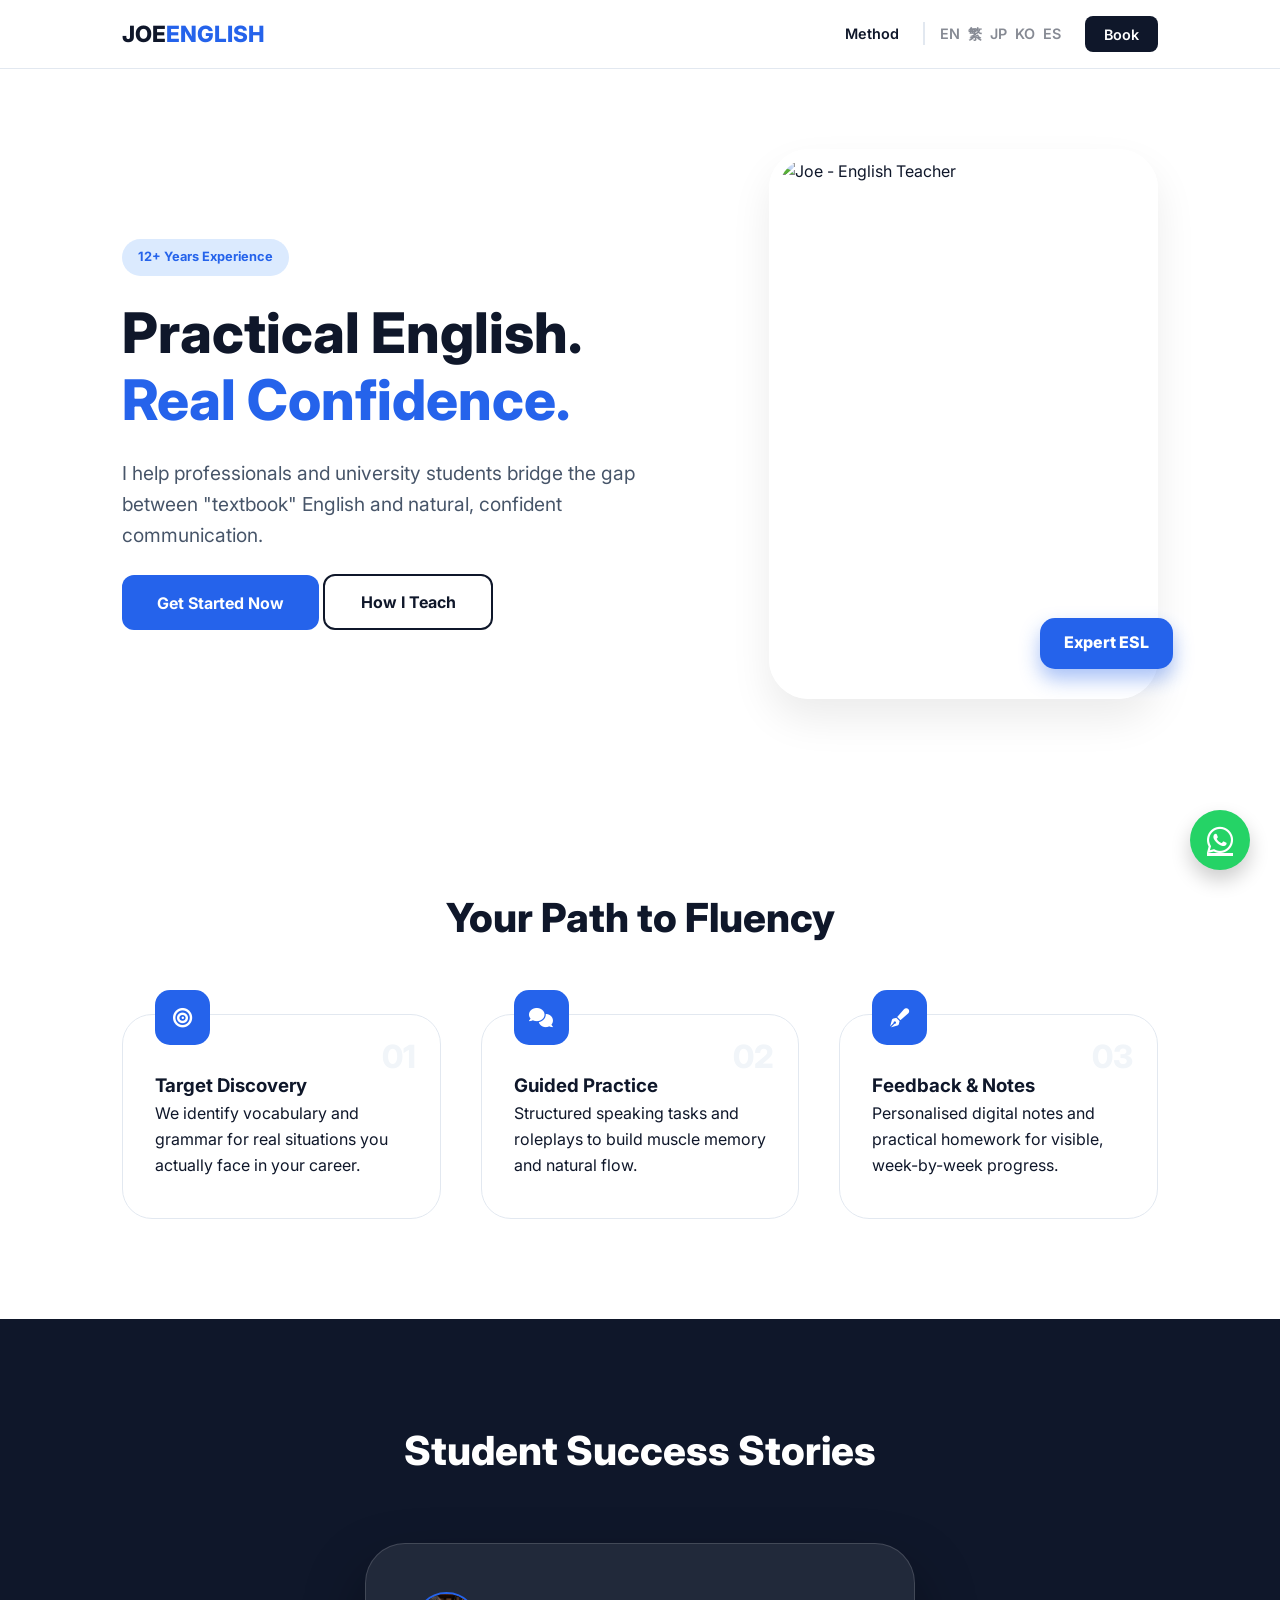
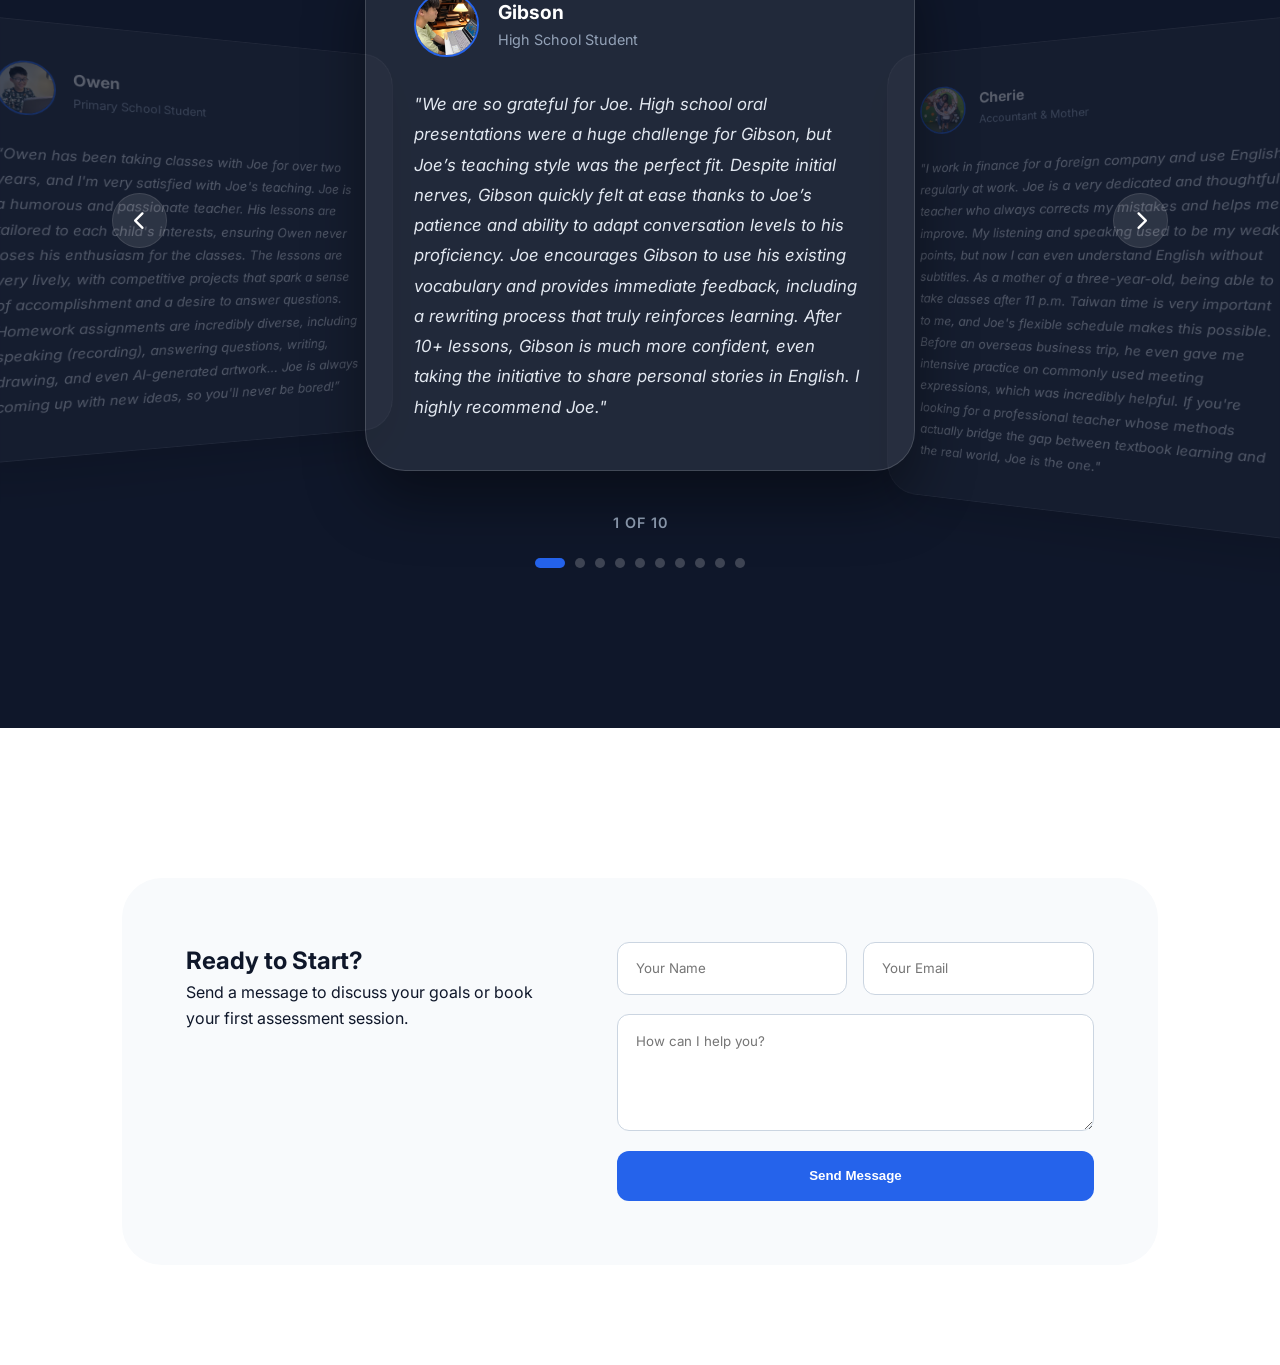
==== index.html @ 766a35a1 "change 10+ to 12+ years of experience" ====
<!DOCTYPE html>
<html lang="en">
<head>
    <meta charset="UTF-8">
    <meta name="viewport" content="width=device-width, initial-scale=1.0">
    <title>Joe English | Professional Coaching</title>
    <link href="https://fonts.googleapis.com/css2?family=Inter:wght@300;400;600;800&display=swap" rel="stylesheet">
    <link rel="stylesheet" href="https://cdnjs.cloudflare.com/ajax/libs/animate.css/4.1.1/animate.min.css"/>
    <link rel="stylesheet" href="https://cdnjs.cloudflare.com/ajax/libs/font-awesome/6.0.0/css/all.min.css">
    <link rel="stylesheet" href="style.css">
</head>
<body>

    <nav class="navbar">
    <div class="container nav-flex">
        <a href="#" class="logo">JOE<span>ENGLISH</span></a>
        <div class="nav-menu">
            <ul class="nav-links">
                <li><a href="#method" class="hide-mobile">Method</a></li>
                <li class="lang-switcher">
                    <a href="javascript:void(0)" onclick="doGTranslate('en')">EN</a>
                    <a href="javascript:void(0)" onclick="doGTranslate('zh-TW')">繁</a>
                    <a href="javascript:void(0)" onclick="doGTranslate('ja')">JP</a>
                    <a href="javascript:void(0)" onclick="doGTranslate('ko')">KO</a>
                    <a href="javascript:void(0)" onclick="doGTranslate('es')">ES</a>
                </li>
                <li><a href="#contact" class="nav-cta">Book</a></li>
            </ul>
        </div>
    </div>
</nav>

    <header class="hero">
        <div class="container hero-grid">
            <div class="hero-content animate__animated animate__fadeInLeft">
                <span class="badge">12+ Years Experience</span>
                <h1>Practical English. <br><span class="accent">Real Confidence.</span></h1>
                <p class="hero-description">I help professionals and university students bridge the gap between "textbook" English and natural, confident communication.</p>
                <div class="hero-btns">
                    <a href="#contact" class="btn-main pulse">Get Started Now</a>
                    <a href="#method" class="btn-outline">How I Teach</a>
                </div>
            </div>
            <div class="hero-image animate__animated animate__fadeInRight">
                <div class="image-frame">
                    <div class="hero-img-wrapper">
                        <img src="joe-profile.jpg" alt="Joe - English Teacher">
                    </div>
                    <div class="floating-badge">Expert ESL</div>
                </div>
            </div>
        </div>
    </header>

    <section id="method" class="section">
        <div class="container">
            <h2 class="section-title">Your Path to Fluency</h2>
            <div class="method-grid">
                <div class="method-card">
                    <div class="method-icon"><i class="fas fa-bullseye"></i></div>
                    <div class="step-num">01</div>
                    <h3>Target Discovery</h3>
                    <p>We identify vocabulary and grammar for real situations you actually face in your career.</p>
                </div>
                <div class="method-card">
                    <div class="method-icon"><i class="fas fa-comments"></i></div>
                    <div class="step-num">02</div>
                    <h3>Guided Practice</h3>
                    <p>Structured speaking tasks and roleplays to build muscle memory and natural flow.</p>
                </div>
                <div class="method-card">
                    <div class="method-icon"><i class="fas fa-pen-fancy"></i></div>
                    <div class="step-num">03</div>
                    <h3>Feedback & Notes</h3>
                    <p>Personalised digital notes and practical homework for visible, week-by-week progress.</p>
                </div>
            </div>
        </div>
    </section>

    <section class="testimonials-orbit">
        <div class="container">
            <h2 class="section-title" style="color: white; margin-bottom: 60px;">Student Success Stories</h2>
            
            <div class="orbit-container" id="orbitContainer">
                <button id="orbitPrev" class="orbit-btn side-btn prev"><i class="fas fa-chevron-left"></i></button>
                <button id="orbitNext" class="orbit-btn side-btn next"><i class="fas fa-chevron-right"></i></button>

                <div class="orbit-track" id="orbitTrack">
                    <div class="t-item">
                        <div class="t-card">
                            <div class="t-header">
                                <img src="gibson-testimonial.jpg" alt="Gibson" class="t-avatar">
                                <div class="t-meta"><span>Gibson</span><small>High School Student</small></div>
                            </div>
                            <p class="t-text">"We are so grateful for Joe. High school oral presentations were a huge challenge for Gibson, but Joe’s teaching style was the perfect fit. Despite initial nerves, Gibson quickly felt at ease thanks to Joe’s patience and ability to adapt conversation levels to his proficiency. Joe encourages Gibson to use his existing vocabulary and provides immediate feedback, including a rewriting process that truly reinforces learning. After 10+ lessons, Gibson is much more confident, even taking the initiative to share personal stories in English. I highly recommend Joe."</p>
                        </div>
                    </div>

                    <div class="t-item">
                        <div class="t-card">
                            <div class="t-header">
                                <img src="cherie-testimonial.jpg" alt="Cherie" class="t-avatar">
                                <div class="t-meta"><span>Cherie</span><small>Accountant & Mother</small></div>
                            </div>
                            <p class="t-text">"I work in finance for a foreign company and use English regularly at work. Joe is a very dedicated and thoughtful teacher who always corrects my mistakes and helps me improve. My listening and speaking used to be my weak points, but now I can even understand English without subtitles. As a mother of a three-year-old, being able to take classes after 11 p.m. Taiwan time is very important to me, and Joe's flexible schedule makes this possible. Before an overseas business trip, he even gave me intensive practice on commonly used meeting expressions, which was incredibly helpful. If you're looking for a professional teacher whose methods actually bridge the gap between textbook learning and the real world, Joe is the one."</p>
                        </div>
                    </div>

                    <div class="t-item">
                        <div class="t-card">
                            <div class="t-header">
                                <img src="arella-testimonial.jpg" alt="Arella" class="t-avatar">
                                <div class="t-meta"><span>Arella</span><small>Salesperson & Mother</small></div>
                            </div>
                            <p class="t-text">"Joe is a fantastic teacher. When I first joined his class, he made me feel like an old friend immediately. I am deeply impressed by his enthusiasm and humor; he is always patient and encourages his students in all areas of life. He is incredibly generous with his time outside of class to help us practice our English. I especially enjoy his teaching style and his British accent. He is one of the most admirable people I have ever met."</p>
                        </div>
                    </div>

                    <div class="t-item">
                        <div class="t-card">
                            <div class="t-header">
                                <img src="alfredo-testimonial.jpg" alt="Alfredo" class="t-avatar">
                                <div class="t-meta"><span>Alfredo</span><small>Software Engineer & Father</small></div>
                            </div>
                            <p class="t-text">“I’m really proud to have an amazing teacher like Joe. Since I started my journey to learn and improve my English where I had different English teachers I haven’t found a good one yet until I met Joe. I had the opportunity to have some classes with him where I felt confident because his methodology help me to feel confidence and comfortable and our classes it was like a good friend’s conversation because he’s a great sense of humor and helps in every aspect or detail that you want to say or transmit in your sentences. Since the first class he focuses to help you to achieve your goals.”</p>
                        </div>
                    </div>

                    <div class="t-item">
                        <div class="t-card">
                            <div class="t-header">
                                <img src="michelle-testimonial.jpg" alt="Michelle" class="t-avatar">
                                <div class="t-meta"><span>Michelle</span><small>Retired Businesswoman & Mother</small></div>
                            </div>
                            <p class="t-text">“I'm very happy to learn English from Joe. I like his English pronunciation and his teaching style very much. He gave me a lot of help when it came to improving my English. He always makes learning intriguing for students. His classes are never dull or boring. Joe's patience and enthusiasm attracted me to continue to learn from him.”</p>
                        </div>
                    </div>

                    <div class="t-item">
                        <div class="t-card">
                            <div class="t-header">
                                <img src="emily-testimonial.jpg" alt="Emily" class="t-avatar">
                                <div class="t-meta"><span>Emily</span><small>Business Owner & Mother</small></div>
                            </div>
                            <p class="t-text">“Joe is a very experienced English teacher who selects appropriate courses based on students' English levels. In China, I learned English in a way that left me speechless, without an English-speaking environment. I couldn't even have a simple conversation and was too timid to speak English. I believe many of you are like me. Joe encourages me and patiently teaches me pronunciation. Even though I'm in China, taking Joe's online English classes provides an English-speaking environment, and I've started to love English.”</p>
                        </div>
                    </div>

                    <div class="t-item">
                        <div class="t-card">
                            <div class="t-header">
                                <img src="angel-testimonial.jpg" alt="Angel" class="t-avatar">
                                <div class="t-meta"><span>Angel</span><small>Nail Salon Owner</small></div>
                            </div>
                            <p class="t-text">“I am very happy to be Joe's student. The teacher is sometimes very humorous in class, and sometimes very strict. He will patiently guide students to learn and think about problems. The teacher's lectures are organized and focused. The explanation of the key knowledge is very clear and easy to understand, which makes it easy for students to understand the knowledge. The passion of the teacher during the lecture will infect us, and the classroom atmosphere is very good. It made my English improve very quickly.”</p>
                        </div>
                    </div>

                    <div class="t-item">
                        <div class="t-card">
                            <div class="t-header">
                                <img src="flavia-testimonial.jpg" alt="Flavia" class="t-avatar">
                                <div class="t-meta"><span>Flavia</span><small>Teacher</small></div>
                            </div>
                            <p class="t-text">“He's patient, encouraging and he made me feel like I could easily achieve my goals. He believes in his students’ abilities, that is a major confidence booster for anyone! He helps with any fears you may have, and provides a safe environment to practice the language. He's clear in his explanations and gives you many examples so you can understand better. Plus, his lessons are always fun and absorbing, so you can learn in a playful way as well. He’s an excellent teacher, and most importantly, a great person to learn from.”</p>
                        </div>
                    </div>

                    <div class="t-item">
                        <div class="t-card">
                            <div class="t-header">
                                <img src="madya-testimonial.jpg" alt="Madya" class="t-avatar">
                                <div class="t-meta"><span>Madya</span><small>University Student</small></div>
                            </div>
                            <p class="t-text">“He's patient, encouraging and he made me feel like I could easily achieve my goals. He believes in his students’ abilities, that is a major confidence booster for anyone! He helps with any fears you may have, and provides a safe environment to practice the language. He's clear in his explanations and gives you many examples so you can understand better. Plus, his lessons are always fun and absorbing, so you can learn in a playful way as well. He’s an excellent teacher, and most importantly, a great person to learn from.”</p>
                        </div>
                    </div>

                    <div class="t-item">
                        <div class="t-card">
                            <div class="t-header">
                                <img src="owen-testimonial.jpg" alt="Owen" class="t-avatar">
                                <div class="t-meta"><span>Owen</span><small>Primary School Student</small></div>
                            </div>
                            <p class="t-text">“Owen has been taking classes with Joe for over two years, and I'm very satisfied with Joe's teaching. Joe is a humorous and passionate teacher. His lessons are tailored to each child's interests, ensuring Owen never loses his enthusiasm for the classes. The lessons are very lively, with competitive projects that spark a sense of accomplishment and a desire to answer questions. Homework assignments are incredibly diverse, including speaking (recording), answering questions, writing, drawing, and even AI-generated artwork... Joe is always coming up with new ideas, so you'll never be bored!”</p>
                        </div>
                    </div>

                </div> 

                <div class="orbit-controls">
                    <div id="orbitCounter" class="orbit-counter">1 of 10</div>
                    <div class="orbit-dots" id="orbitDots"></div>
                </div>
            </div>
        </div>
    </section>

    <section id="contact" class="section">
        <div class="container">
            <div class="contact-wrapper">
                <div class="contact-info">
                    <h2>Ready to Start?</h2>
                    <p>Send a message to discuss your goals or book your first assessment session.</p>
                </div>
                <form id="contactForm" class="contact-form">
                    <div class="form-row">
                        <input type="text" placeholder="Your Name" required>
                        <input type="email" placeholder="Your Email" required>
                    </div>
                    <textarea placeholder="How can I help you?" rows="5" required></textarea>
                    <button type="submit" class="btn-main">Send Message</button>
                </form>
            </div>
        </div>
    </section>

    <a href="https://wa.me/+51940780086" class="whatsapp-float pulse" target="_blank">
        <i class="fab fa-whatsapp"></i>
    </a>

    <div id="google_translate_element" style="display:none;"></div>

    <script type="text/javascript">
        function googleTranslateElementInit() {
            new google.translate.TranslateElement({
                pageLanguage: 'en',
                includedLanguages: 'en,es,zh-TW,ja,ko',
                autoDisplay: false
            }, 'google_translate_element');
        }
        function doGTranslate(lang) {
            var teCombo = document.querySelector('.goog-te-combo');
            if (teCombo) {
                teCombo.value = lang;
                teCombo.dispatchEvent(new Event('change'));
            }
        }
    </script>
    <script type="text/javascript" src="https://translate.google.com/translate_a/element.js?cb=googleTranslateElementInit"></script>
    <script src="script.js"></script>
</body>
</html>
---- style.css ----
:root {
    --navy: #0f172a;
    --royal: #2563eb;
    --white: #ffffff;
    --bg-light: #f8fafc;
    --shadow: 0 20px 40px rgba(0, 0, 0, 0.08);
}

* { margin: 0; padding: 0; box-sizing: border-box; scroll-behavior: smooth; }
body { font-family: 'Inter', sans-serif; color: var(--navy); line-height: 1.6; top: 0 !important; }
.container { max-width: 1100px; margin: 0 auto; padding: 0 2rem; }

/* Navbar */
.navbar { padding: 1rem 0; background: var(--white); border-bottom: 1px solid #e2e8f0; position: sticky; top: 0; z-index: 1000; }
.nav-flex { display: flex; justify-content: space-between; align-items: center; }
.logo { font-weight: 800; font-size: 1.4rem; color: var(--navy); text-decoration: none; }
.logo span { color: var(--royal); }
.nav-links { display: flex; list-style: none; gap: 1.5rem; align-items: center; }
.nav-links a { text-decoration: none; color: var(--navy); font-weight: 600; font-size: 0.9rem; }
.nav-cta { background: var(--navy); color: white !important; padding: 0.6rem 1.2rem; border-radius: 8px; }

.lang-switcher { display: flex; gap: 8px; font-size: 0.75rem; font-weight: 800; border-left: 2px solid #e2e8f0; padding-left: 15px; }
.lang-switcher a { opacity: 0.5; color: var(--navy); text-decoration: none; cursor: pointer; }
.lang-switcher a:hover { opacity: 1; color: var(--royal); }

/* Hero */
.hero { padding: 80px 0; }
.hero-grid { display: grid; grid-template-columns: 1.2fr 0.8fr; gap: 4rem; align-items: center; }
.hero h1 { font-size: 3.5rem; line-height: 1.2; font-weight: 800; margin-bottom: 1.5rem; }
.hero-description { font-size: 1.2rem; margin-bottom: 2.5rem; color: #475569; }
.accent { color: var(--royal); }
.badge { background: #dbeafe; color: var(--royal); padding: 0.5rem 1rem; border-radius: 50px; font-weight: 700; font-size: 0.8rem; display: inline-block; margin-bottom: 1.5rem; }

.image-frame { position: relative; display: inline-block; max-width: 450px; width: 100%; }
.hero-img-wrapper { 
    width: 100%; 
    height: 550px; 
    border-radius: 40px; 
    overflow: hidden; 
    border: 10px solid white; 
    box-shadow: var(--shadow); 
}
.hero-img-wrapper img { width: 100%; height: 100%; object-fit: cover; object-position: center top; display: block; }
.floating-badge { position: absolute; bottom: 30px; right: -15px; background: var(--royal); color: white; padding: 0.8rem 1.5rem; border-radius: 15px; font-weight: 800; box-shadow: 0 10px 20px rgba(37, 99, 235, 0.4); z-index: 10; }

/* Method Section */
.section { padding: 100px 0; }
.section-title { text-align: center; font-size: 2.5rem; margin-bottom: 4rem; font-weight: 800; }
.method-grid { display: grid; grid-template-columns: repeat(3, 1fr); gap: 2.5rem; }
.method-card { background: white; padding: 3.5rem 2rem 2.5rem; border-radius: 30px; border: 1px solid #e2e8f0; position: relative; transition: 0.4s; }
.method-card:hover { transform: translateY(-12px); border-color: var(--royal); box-shadow: var(--shadow); }
.method-icon { width: 55px; height: 55px; background: var(--royal); color: white; border-radius: 15px; display: flex; align-items: center; justify-content: center; position: absolute; top: -25px; left: 2rem; font-size: 1.2rem; }
.step-num { position: absolute; top: 1rem; right: 1.5rem; font-size: 2rem; font-weight: 800; color: #f1f5f9; }

/* Testimonials Orbit */
.testimonials-orbit { 
    background: var(--navy); 
    padding: 100px 0 160px 0; 
    color: white; 
    overflow: hidden;
}

.orbit-container { 
    position: relative; 
    width: 100%; 
    max-width: 1100px;
    margin: 0 auto;
    perspective: 1200px; 
    display: flex; 
    flex-direction: column;
    align-items: center; 
    cursor: grab;
    user-select: none;
}
.orbit-container:active { cursor: grabbing; }

.orbit-track { 
    position: relative; 
    width: 100%; 
    display: flex;
    justify-content: center;
    transform-style: preserve-3d; 
    min-height: 520px; 
}

.t-item { 
    position: absolute; 
    width: 550px; 
    transition: all 0.6s cubic-bezier(0.4, 0, 0.2, 1); 
    opacity: 0; 
    visibility: hidden;
    pointer-events: none; 
    z-index: 1;
    top: 0;
}

.t-item.active { 
    position: relative; 
    opacity: 1; 
    visibility: visible;
    transform: translate3d(0, 0, 0) scale(1); 
    z-index: 10; 
    pointer-events: auto; 
}

.t-item.prev { 
    opacity: 0.3; 
    visibility: visible;
    transform: translate3d(-105%, 30px, -350px) rotateY(35deg); 
    z-index: 5; 
}

.t-item.next { 
    opacity: 0.3; 
    visibility: visible;
    transform: translate3d(105%, 30px, -350px) rotateY(-35deg); 
    z-index: 5; 
}

.t-card { 
    background: rgba(255, 255, 255, 0.08); 
    backdrop-filter: blur(12px); 
    padding: 3rem; 
    border-radius: 40px; 
    border: 1px solid rgba(255, 255, 255, 0.15); 
    box-shadow: 0 30px 60px rgba(0, 0, 0, 0.4);
    width: 100%;
    min-height: 480px; 
    display: flex;
    flex-direction: column;
}

.t-header { display: flex; align-items: center; gap: 1.2rem; margin-bottom: 2rem; }
.t-avatar { width: 65px; height: 65px; border-radius: 50%; border: 2px solid var(--royal); object-fit: cover; }
.t-meta span { display: block; font-weight: 700; color: white; font-size: 1.2rem; }
.t-meta small { color: #94a3b8; font-size: 0.9rem; }

.t-text { 
    font-style: italic; 
    color: #e2e8f0; 
    line-height: 1.8; 
    font-size: 1.05rem; 
    position: relative;
}

.read-more-btn {
    display: block;
    color: var(--royal);
    cursor: pointer;
    font-weight: 700;
    margin-top: 10px;
    font-size: 0.9rem;
    text-transform: uppercase;
    transition: 0.3s;
}

.read-more-btn:hover { color: white; text-decoration: underline; }

/* Controls & Side Arrows */
.orbit-btn { 
    background: rgba(255, 255, 255, 0.1); 
    border: 1px solid rgba(255, 255, 255, 0.1);
    color: white; 
    width: 55px; height: 55px; 
    border-radius: 50%; cursor: pointer; 
    transition: 0.3s; font-size: 1.2rem;
    display: flex;
    align-items: center;
    justify-content: center;
}

.orbit-btn.side-btn {
    position: absolute;
    top: 40%;
    z-index: 100;
}

.orbit-btn.side-btn.prev { left: -10px; }
.orbit-btn.side-btn.next { right: -10px; }
.orbit-btn:hover { background: var(--royal); transform: scale(1.1); }

.orbit-controls { margin-top: 40px; display: flex; flex-direction: column; align-items: center; gap: 1.5rem; }
.orbit-counter { font-size: 0.9rem; font-weight: 600; color: #94a3b8; letter-spacing: 1px; text-transform: uppercase; }
.orbit-dots { display: flex; gap: 10px; }
.dot { width: 10px; height: 10px; background: rgba(255, 255, 255, 0.2); border-radius: 50%; cursor: pointer; transition: 0.3s; }
.dot.active { background: var(--royal); width: 30px; border-radius: 10px; }

/* Contact Section */
.contact-wrapper { background: var(--bg-light); padding: 4rem; border-radius: 40px; display: grid; grid-template-columns: 1fr 1.3fr; gap: 4rem; margin-top: 50px; }
.contact-form { display: flex; flex-direction: column; gap: 1.2rem; }
.form-row { display: grid; grid-template-columns: 1fr 1fr; gap: 1rem; }
.contact-form input, .contact-form textarea { width: 100%; padding: 1.1rem; border: 1px solid #cbd5e1; border-radius: 12px; font-family: inherit; }
.btn-main { background: var(--royal); color: white; padding: 1.1rem 2.2rem; border-radius: 12px; text-decoration: none; font-weight: 700; border: none; cursor: pointer; transition: 0.3s; }
.btn-outline { border: 2px solid var(--navy); color: var(--navy); padding: 1rem 2.2rem; border-radius: 12px; text-decoration: none; font-weight: 700; transition: 0.3s; }
.whatsapp-float { position: fixed; bottom: 30px; right: 30px; background: #25d366; color: white !important; width: 60px; height: 60px; border-radius: 50%; display: flex; align-items: center; justify-content: center; font-size: 30px; z-index: 2000; box-shadow: 0 10px 20px rgba(0,0,0,0.2); }

@media (max-width: 992px) {
    .hero-grid, .method-grid, .contact-wrapper, .form-row { grid-template-columns: 1fr; }
    .hero { text-align: center; }
    .hero-btns { justify-content: center; }
    .t-item { width: 90%; }
    .orbit-btn.side-btn { display: none; }
}
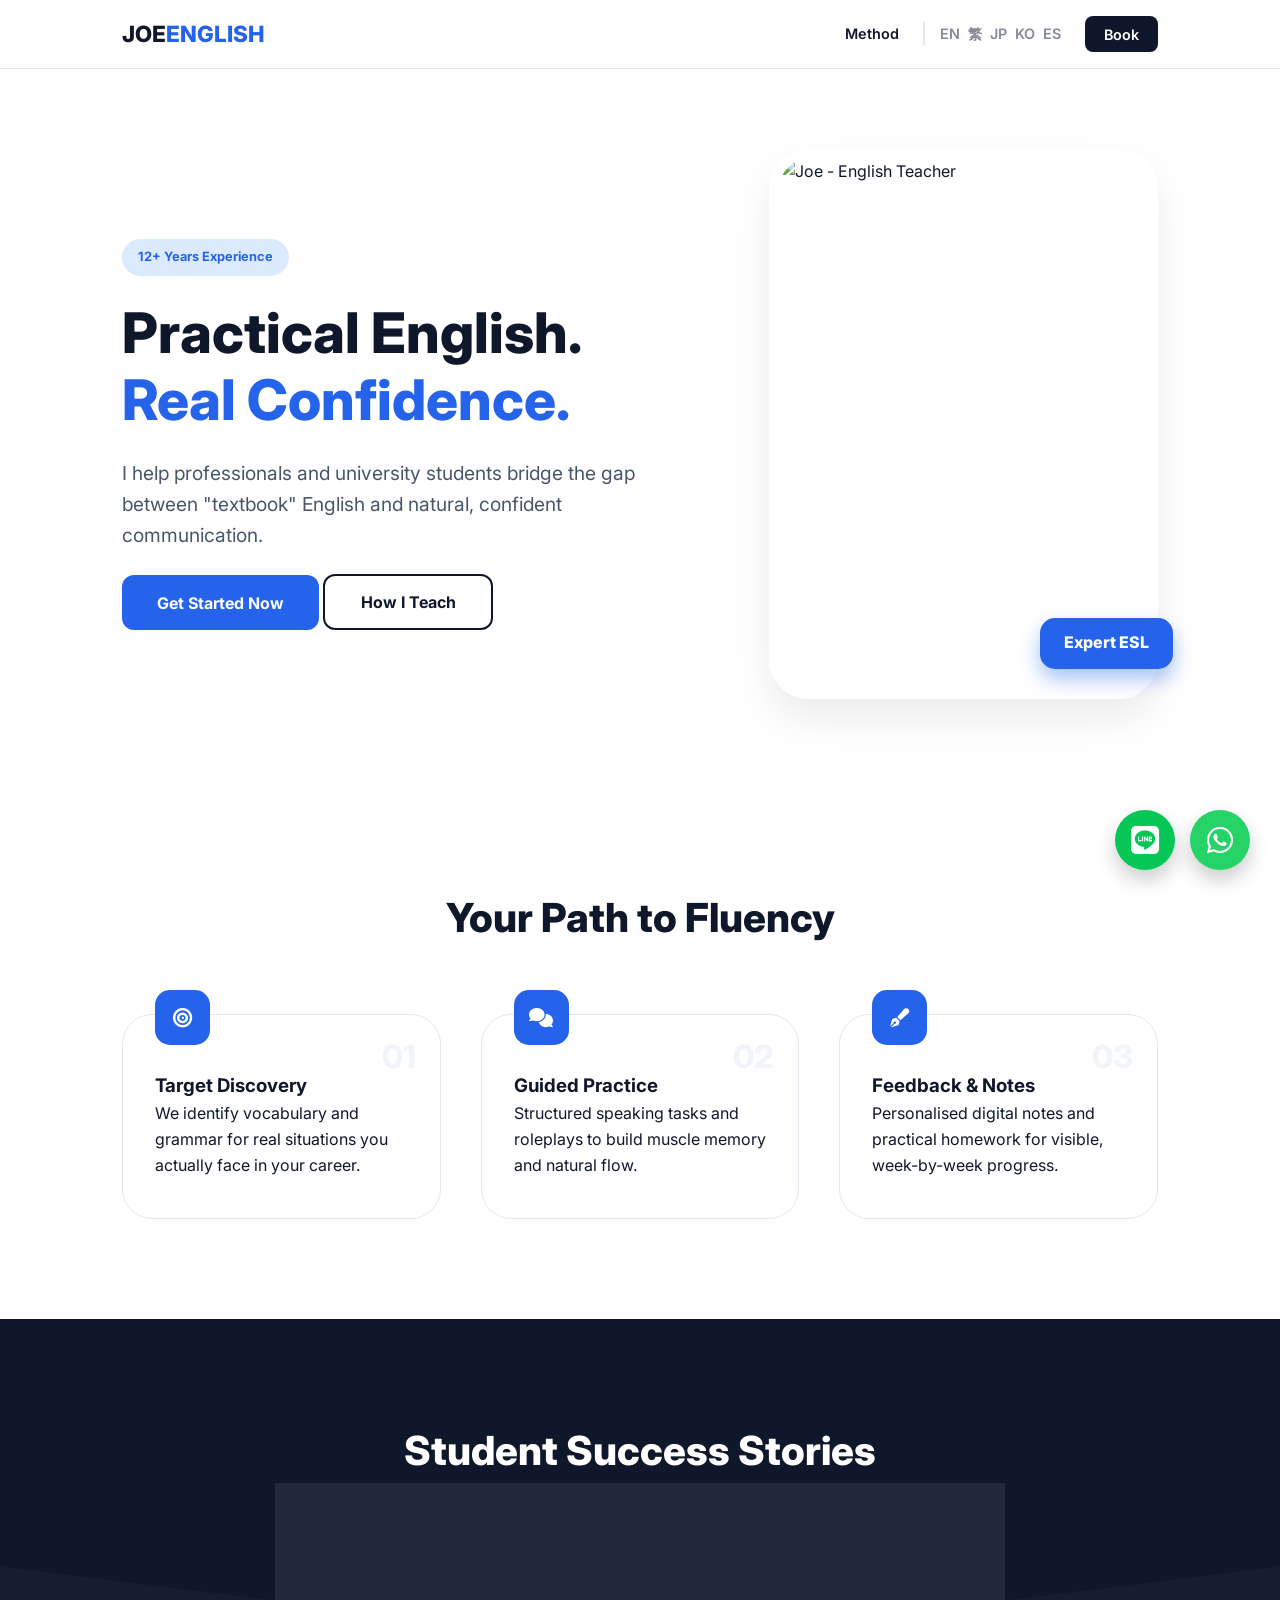
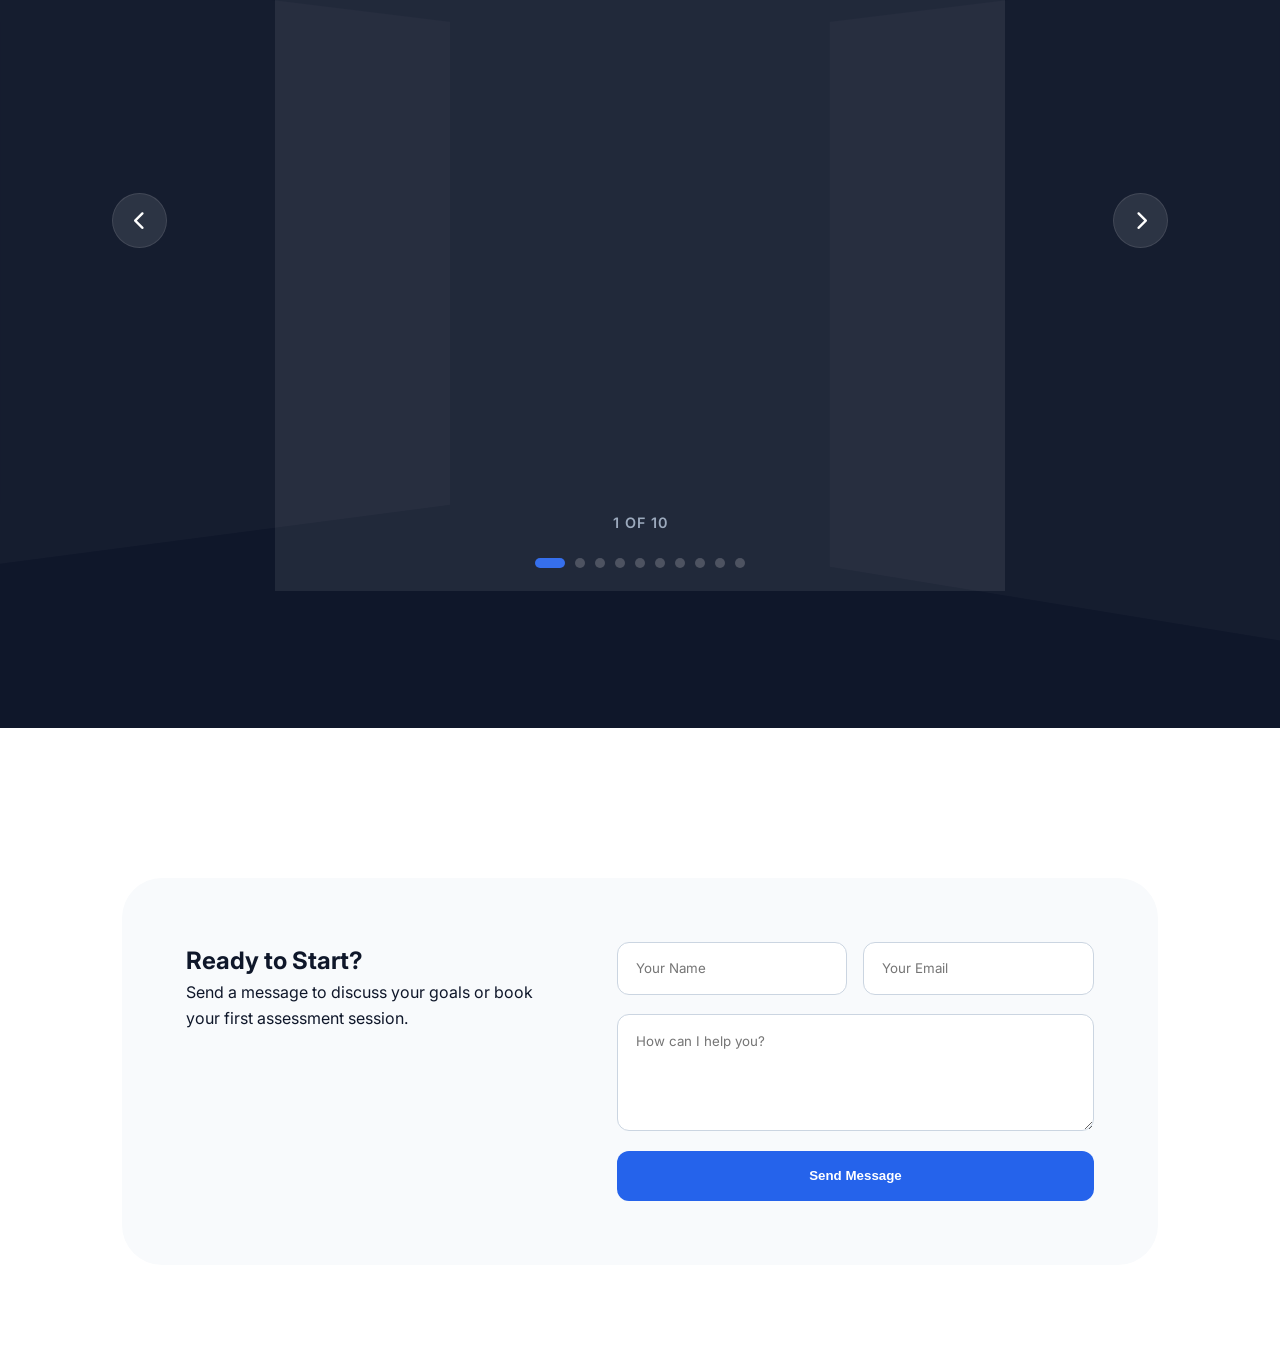
==== commit f6de1cb1: "some changes" ====
--- a/index.html
+++ b/index.html
@@ -204,14 +204,14 @@
                     <h2>Ready to Start?</h2>
                     <p>Send a message to discuss your goals or book your first assessment session.</p>
                 </div>
-                <form id="contactForm" class="contact-form">
+                <form action="https://formspree.io/f/jwhmilne@gmail.com" method="POST" id="contactForm" class="contact-form">
                     <div class="form-row">
-                        <input type="text" placeholder="Your Name" required>
-                        <input type="email" placeholder="Your Email" required>
-                    </div>
-                    <textarea placeholder="How can I help you?" rows="5" required></textarea>
-                    <button type="submit" class="btn-main">Send Message</button>
-                </form>
+                        <input type="text" name="name" placeholder="Your Name" required>
+                        <input type="email" name="email" placeholder="Your Email" required>
+                    </div>
+                <textarea name="message" placeholder="How can I help you?" rows="5" required></textarea>
+                <button type="submit" class="btn-main">Send Message</button>
+                </form> 
             </div>
         </div>
     </section>
@@ -219,6 +219,10 @@
     <a href="https://wa.me/+51940780086" class="whatsapp-float pulse" target="_blank">
         <i class="fab fa-whatsapp"></i>
     </a>
+
+    <a href="https://line.me/ti/p/~+51940780086" class="line-float pulse" target="_blank">
+    <i class="fab fa-line"></i>
+</a>
 
     <div id="google_translate_element" style="display:none;"></div>
 
--- a/style.css
+++ b/style.css
@@ -192,7 +192,68 @@
 .contact-form input, .contact-form textarea { width: 100%; padding: 1.1rem; border: 1px solid #cbd5e1; border-radius: 12px; font-family: inherit; }
 .btn-main { background: var(--royal); color: white; padding: 1.1rem 2.2rem; border-radius: 12px; text-decoration: none; font-weight: 700; border: none; cursor: pointer; transition: 0.3s; }
 .btn-outline { border: 2px solid var(--navy); color: var(--navy); padding: 1rem 2.2rem; border-radius: 12px; text-decoration: none; font-weight: 700; transition: 0.3s; }
-.whatsapp-float { position: fixed; bottom: 30px; right: 30px; background: #25d366; color: white !important; width: 60px; height: 60px; border-radius: 50%; display: flex; align-items: center; justify-content: center; font-size: 30px; z-index: 2000; box-shadow: 0 10px 20px rgba(0,0,0,0.2); }
+/* WhatsApp - Stay in the corner */
+.whatsapp-float {
+    position: fixed;
+    bottom: 30px;
+    right: 30px;
+    background: #25d366;
+    color: white !important;
+    text-decoration: none !important;
+    width: 60px;
+    height: 60px;
+    border-radius: 50%;
+    display: flex;
+    align-items: center;
+    justify-content: center;
+    font-size: 30px;
+    z-index: 2000;
+    box-shadow: 0 10px 20px rgba(0,0,0,0.2);
+    border: none !important;
+}
+
+/* LINE - Move to the left of WhatsApp */
+.line-float {
+    position: fixed;
+    bottom: 30px; /* Same as WhatsApp */
+    right: 105px; /* Shifted left (30px + 60px button + 15px gap) */
+    background: #06c755;
+    color: white !important;
+    text-decoration: none !important;
+    width: 60px;
+    height: 60px;
+    border-radius: 50%;
+    display: flex;
+    align-items: center;
+    justify-content: center;
+    font-size: 32px;
+    z-index: 2000;
+    box-shadow: 0 10px 20px rgba(0,0,0,0.2);
+    border: none !important;
+}
+
+/* Syncing animations for both buttons */
+.whatsapp-float, .line-float {
+    transition: transform 0.3s ease, background-color 0.3s ease !important;
+}
+
+/* Hover state for both */
+.whatsapp-float:hover, .line-float:hover {
+    transform: scale(1.1) !important; /* This creates the growth effect */
+    text-decoration: none !important;
+}
+
+/* Ensure the FontAwesome icons don't jitter during the grow */
+.whatsapp-float i, .line-float i {
+    transition: transform 0.3s ease;
+}
+
+/* Ensure no underline on hover */
+.line-float:hover {
+    text-decoration: none !important;
+    transform: scale(1.1);
+    transition: 0.3s;
+}
 
 @media (max-width: 992px) {
     .hero-grid, .method-grid, .contact-wrapper, .form-row { grid-template-columns: 1fr; }
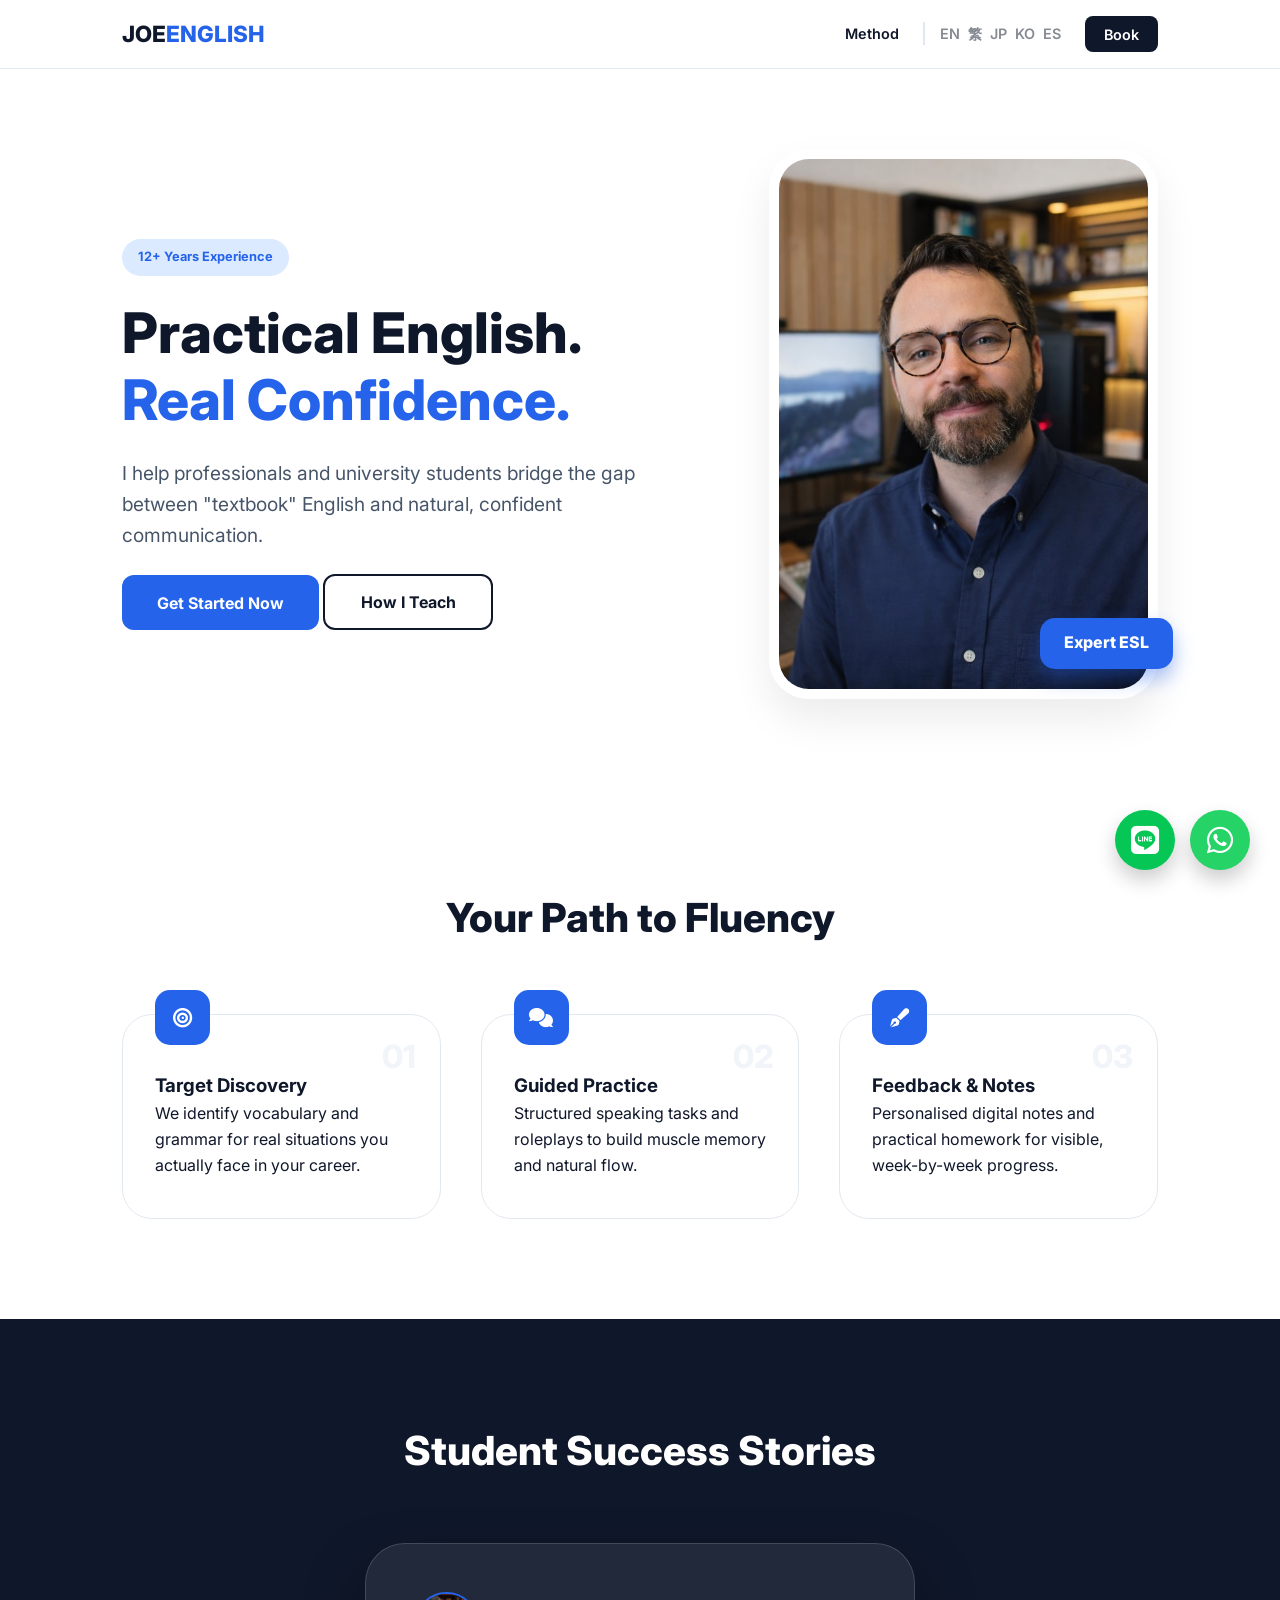
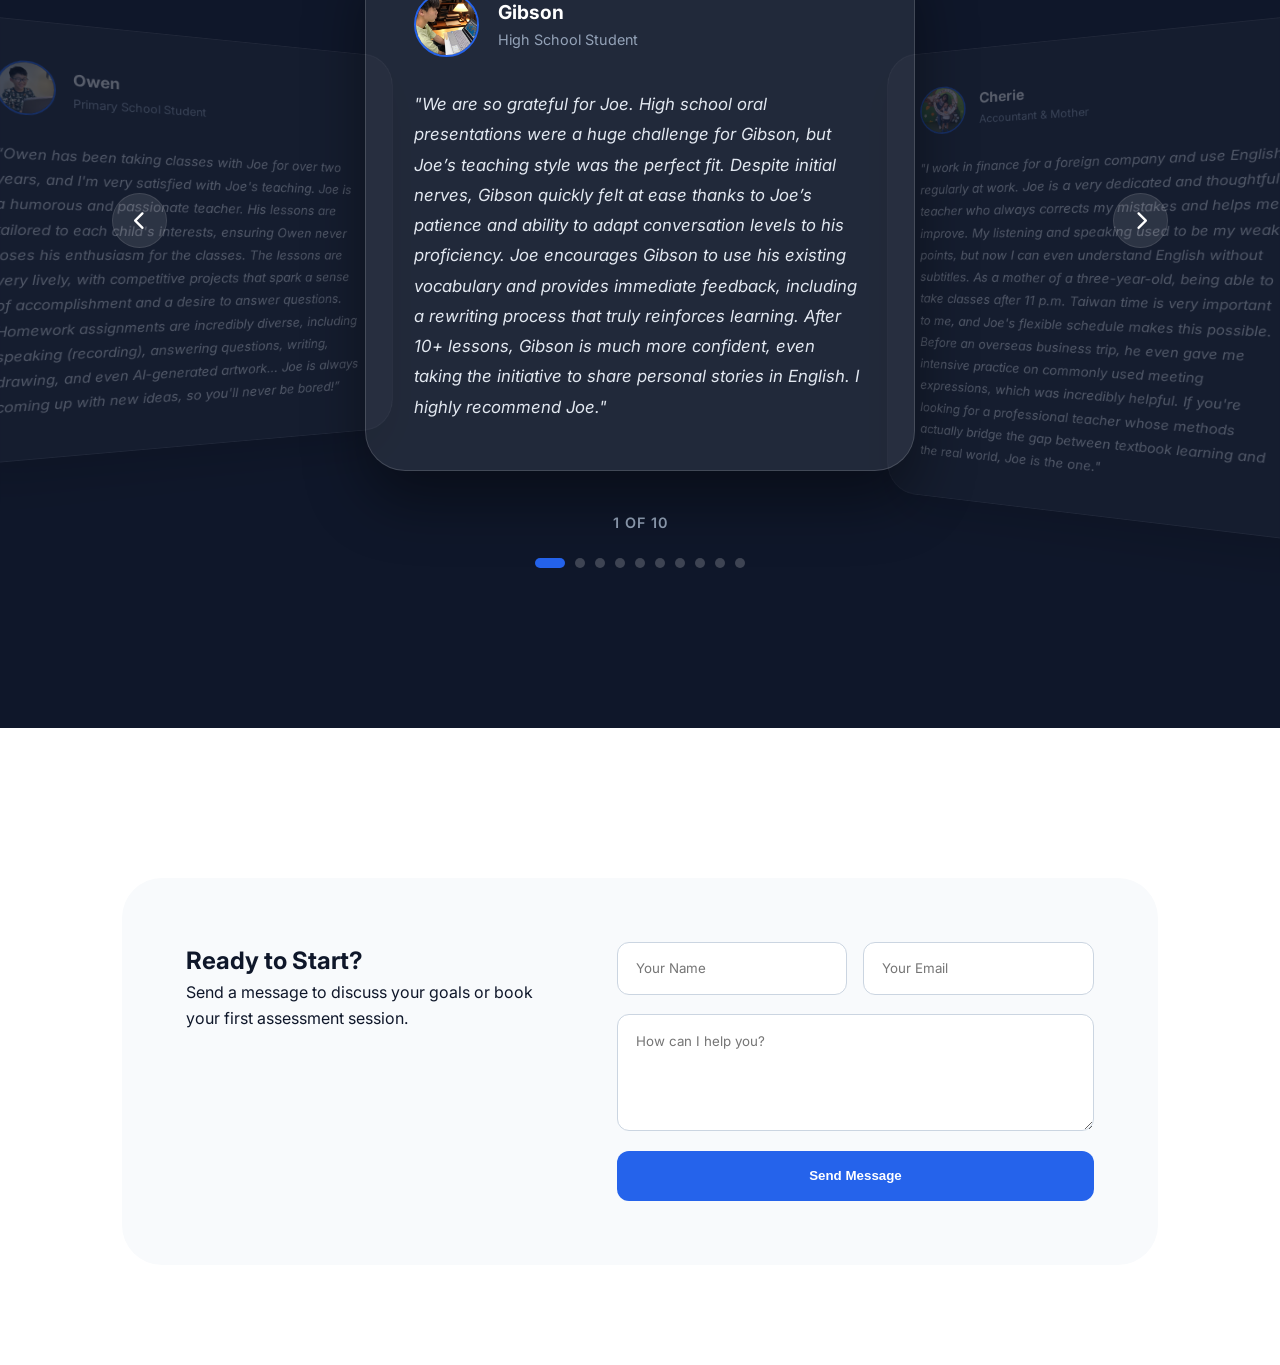
==== commit 7b301ddd: "new pic" ====
--- a/index.html
+++ b/index.html
@@ -44,7 +44,7 @@
             <div class="hero-image animate__animated animate__fadeInRight">
                 <div class="image-frame">
                     <div class="hero-img-wrapper">
-                        <img src="joe-profile.jpg" alt="Joe - English Teacher">
+                        <img src="joe-profile2.jpg" alt="Joe - English Teacher">
                     </div>
                     <div class="floating-badge">Expert ESL</div>
                 </div>
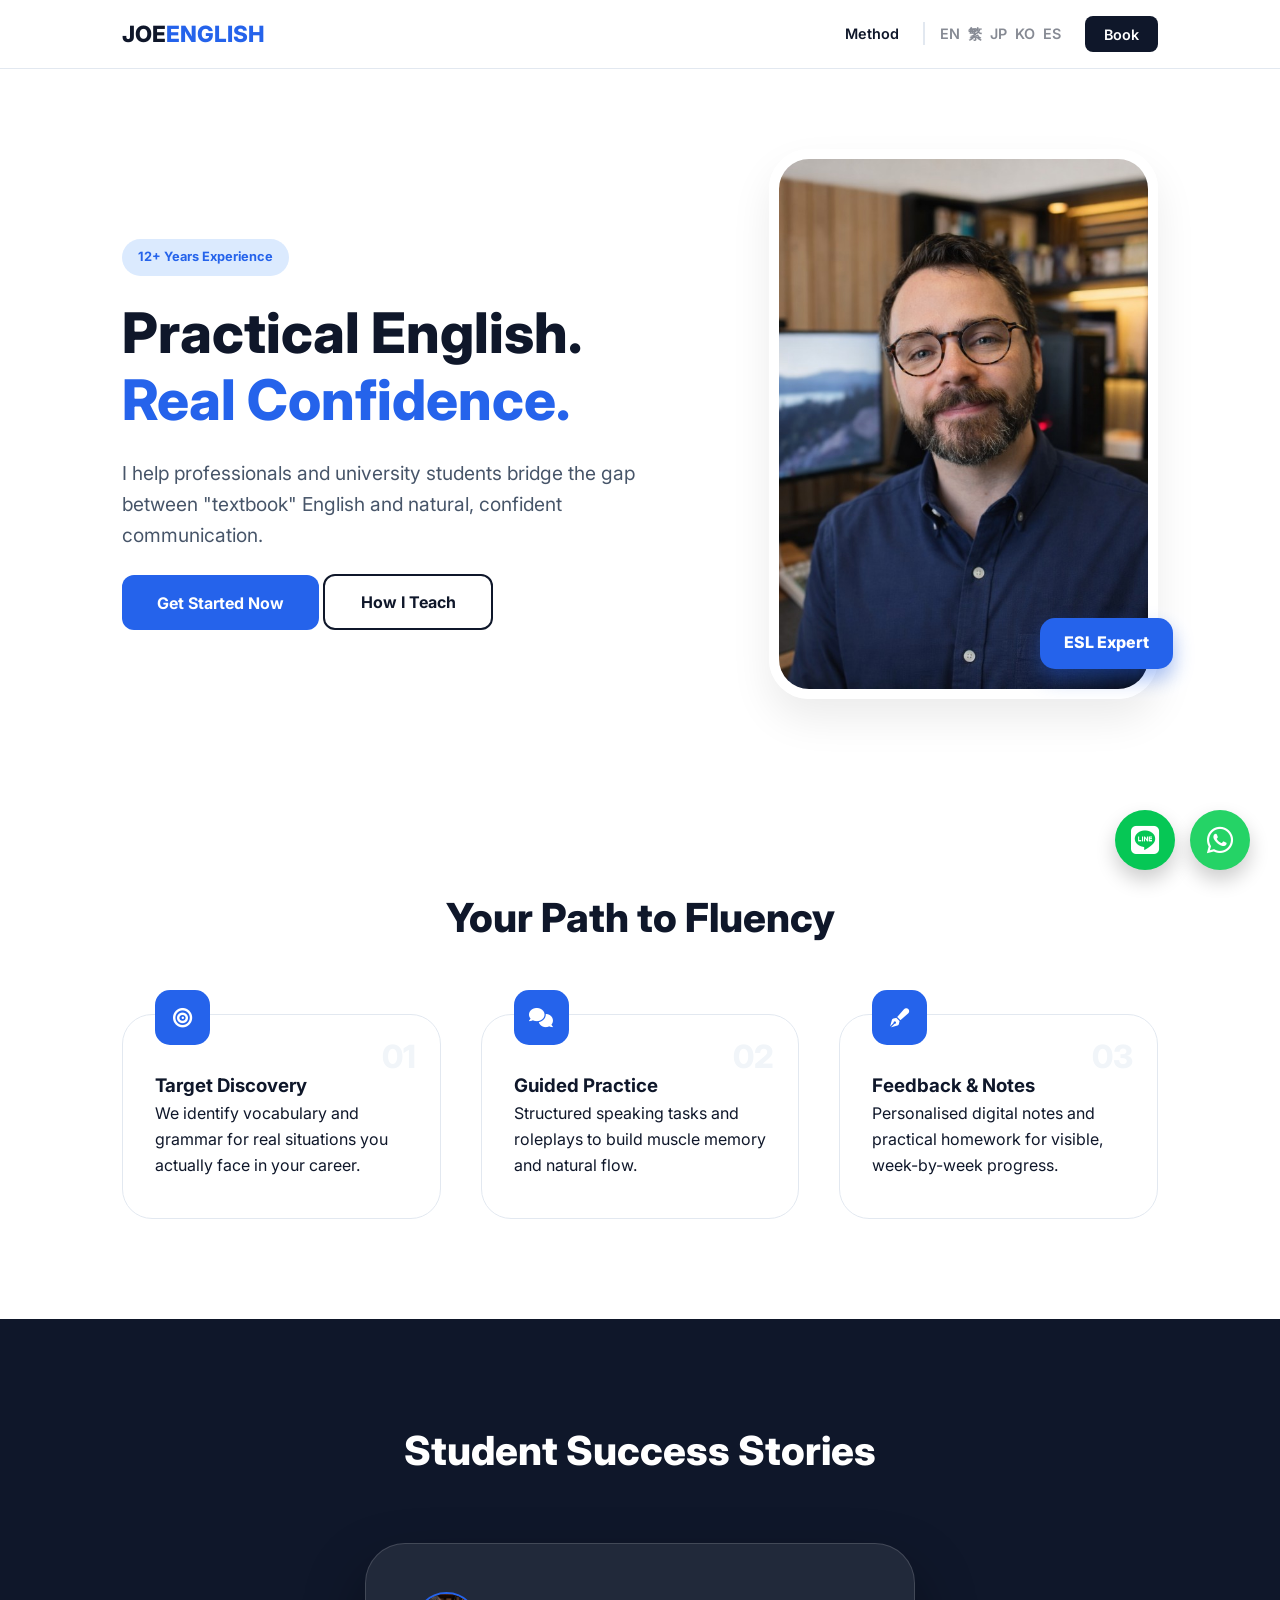
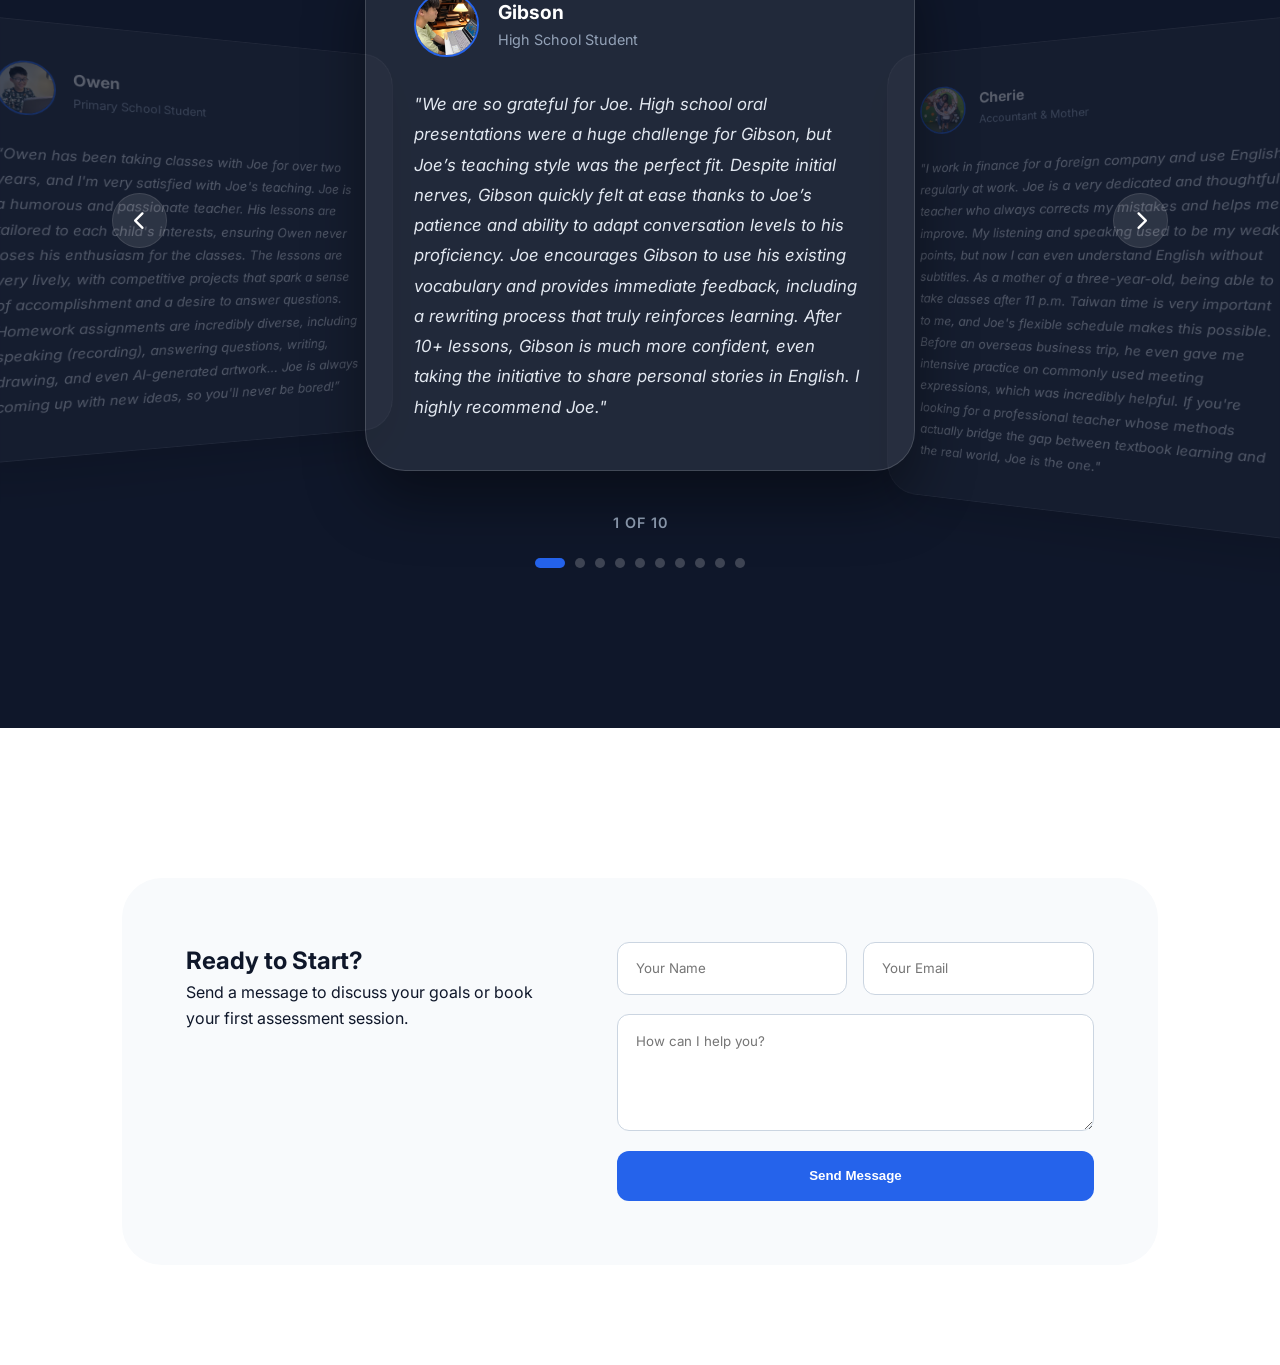
==== commit 80f89c6f: "Angel testimonial" ====
--- a/index.html
+++ b/index.html
@@ -46,7 +46,7 @@
                     <div class="hero-img-wrapper">
                         <img src="joe-profile2.jpg" alt="Joe - English Teacher">
                     </div>
-                    <div class="floating-badge">Expert ESL</div>
+                    <div class="floating-badge">ESL Expert</div>
                 </div>
             </div>
         </div>
@@ -123,7 +123,7 @@
                                 <img src="alfredo-testimonial.jpg" alt="Alfredo" class="t-avatar">
                                 <div class="t-meta"><span>Alfredo</span><small>Software Engineer & Father</small></div>
                             </div>
-                            <p class="t-text">“I’m really proud to have an amazing teacher like Joe. Since I started my journey to learn and improve my English where I had different English teachers I haven’t found a good one yet until I met Joe. I had the opportunity to have some classes with him where I felt confident because his methodology help me to feel confidence and comfortable and our classes it was like a good friend’s conversation because he’s a great sense of humor and helps in every aspect or detail that you want to say or transmit in your sentences. Since the first class he focuses to help you to achieve your goals.”</p>
+                            <p class="t-text">"I’m really proud to have an amazing teacher like Joe. Since I started my journey to learn and improve my English where I had different English teachers I haven’t found a good one yet until I met Joe. I had the opportunity to have some classes with him where I felt confident because his methodology help me to feel confidence and comfortable and our classes it was like a good friend’s conversation because he’s a great sense of humor and helps in every aspect or detail that you want to say or transmit in your sentences. Since the first class he focuses to help you to achieve your goals."</p>
                         </div>
                     </div>
 
@@ -133,7 +133,7 @@
                                 <img src="michelle-testimonial.jpg" alt="Michelle" class="t-avatar">
                                 <div class="t-meta"><span>Michelle</span><small>Retired Businesswoman & Mother</small></div>
                             </div>
-                            <p class="t-text">“I'm very happy to learn English from Joe. I like his English pronunciation and his teaching style very much. He gave me a lot of help when it came to improving my English. He always makes learning intriguing for students. His classes are never dull or boring. Joe's patience and enthusiasm attracted me to continue to learn from him.”</p>
+                            <p class="t-text">"I'm very happy to learn English from Joe. I like his English pronunciation and his teaching style very much. He gave me a lot of help when it came to improving my English. He always makes learning intriguing for students. His classes are never dull or boring. Joe's patience and enthusiasm attracted me to continue to learn from him."</p>
                         </div>
                     </div>
 
@@ -143,7 +143,7 @@
                                 <img src="emily-testimonial.jpg" alt="Emily" class="t-avatar">
                                 <div class="t-meta"><span>Emily</span><small>Business Owner & Mother</small></div>
                             </div>
-                            <p class="t-text">“Joe is a very experienced English teacher who selects appropriate courses based on students' English levels. In China, I learned English in a way that left me speechless, without an English-speaking environment. I couldn't even have a simple conversation and was too timid to speak English. I believe many of you are like me. Joe encourages me and patiently teaches me pronunciation. Even though I'm in China, taking Joe's online English classes provides an English-speaking environment, and I've started to love English.”</p>
+                            <p class="t-text">"Joe is a very experienced English teacher who selects appropriate courses based on students' English levels. In China, I learned English in a way that left me speechless, without an English-speaking environment. I couldn't even have a simple conversation and was too timid to speak English. I believe many of you are like me. Joe encourages me and patiently teaches me pronunciation. Even though I'm in China, taking Joe's online English classes provides an English-speaking environment, and I've started to love English."</p>
                         </div>
                     </div>
 
@@ -151,7 +151,7 @@
                         <div class="t-card">
                             <div class="t-header">
                                 <img src="angel-testimonial.jpg" alt="Angel" class="t-avatar">
-                                <div class="t-meta"><span>Angel</span><small>Nail Salon Owner</small></div>
+                                <div class="t-meta"><span>Angel</span><small>Nail Salon Owner at Chic Beaute Nails, Paris</small></div>
                             </div>
                             <p class="t-text">“I am very happy to be Joe's student. The teacher is sometimes very humorous in class, and sometimes very strict. He will patiently guide students to learn and think about problems. The teacher's lectures are organized and focused. The explanation of the key knowledge is very clear and easy to understand, which makes it easy for students to understand the knowledge. The passion of the teacher during the lecture will infect us, and the classroom atmosphere is very good. It made my English improve very quickly.”</p>
                         </div>
@@ -220,7 +220,7 @@
         <i class="fab fa-whatsapp"></i>
     </a>
 
-    <a href="https://line.me/ti/p/~+51940780086" class="line-float pulse" target="_blank">
+    <a href="https://line.me/ti/p/~jwhmilne" class="line-float pulse" target="_blank">
     <i class="fab fa-line"></i>
 </a>
 
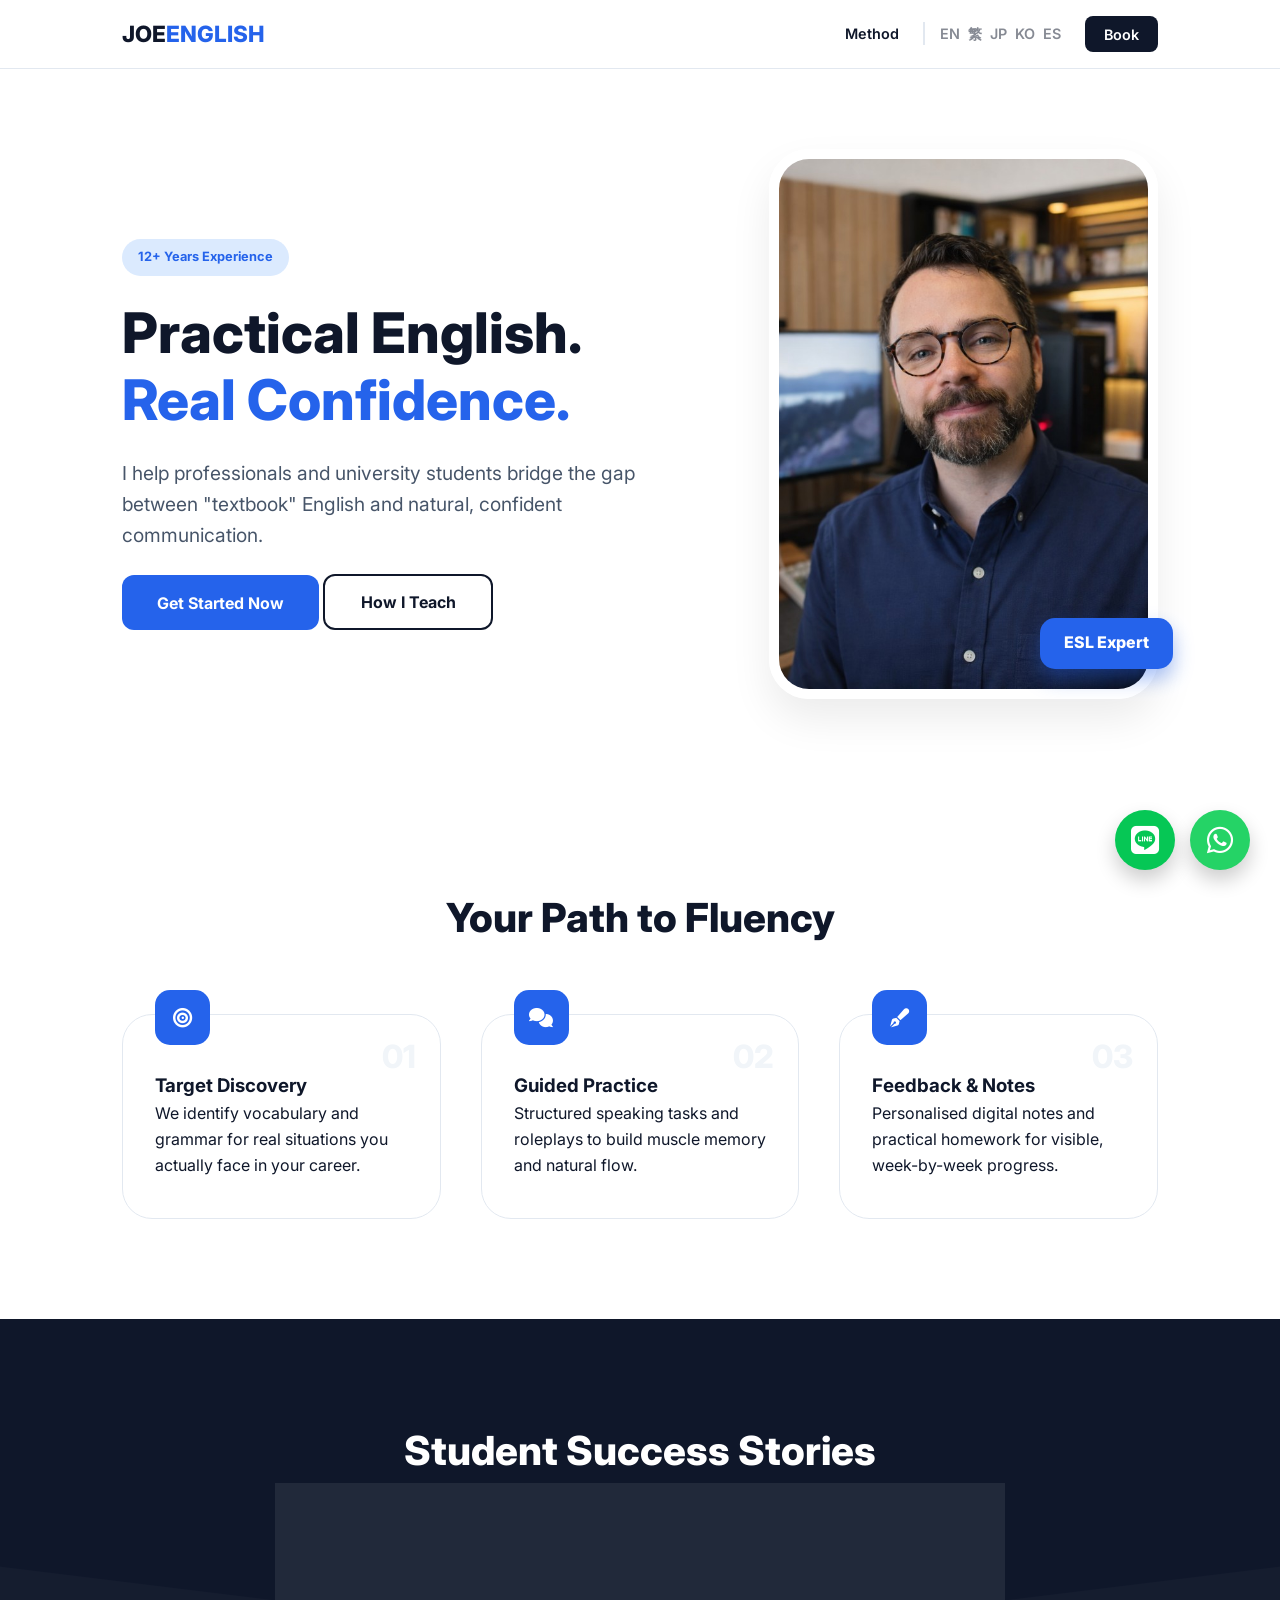
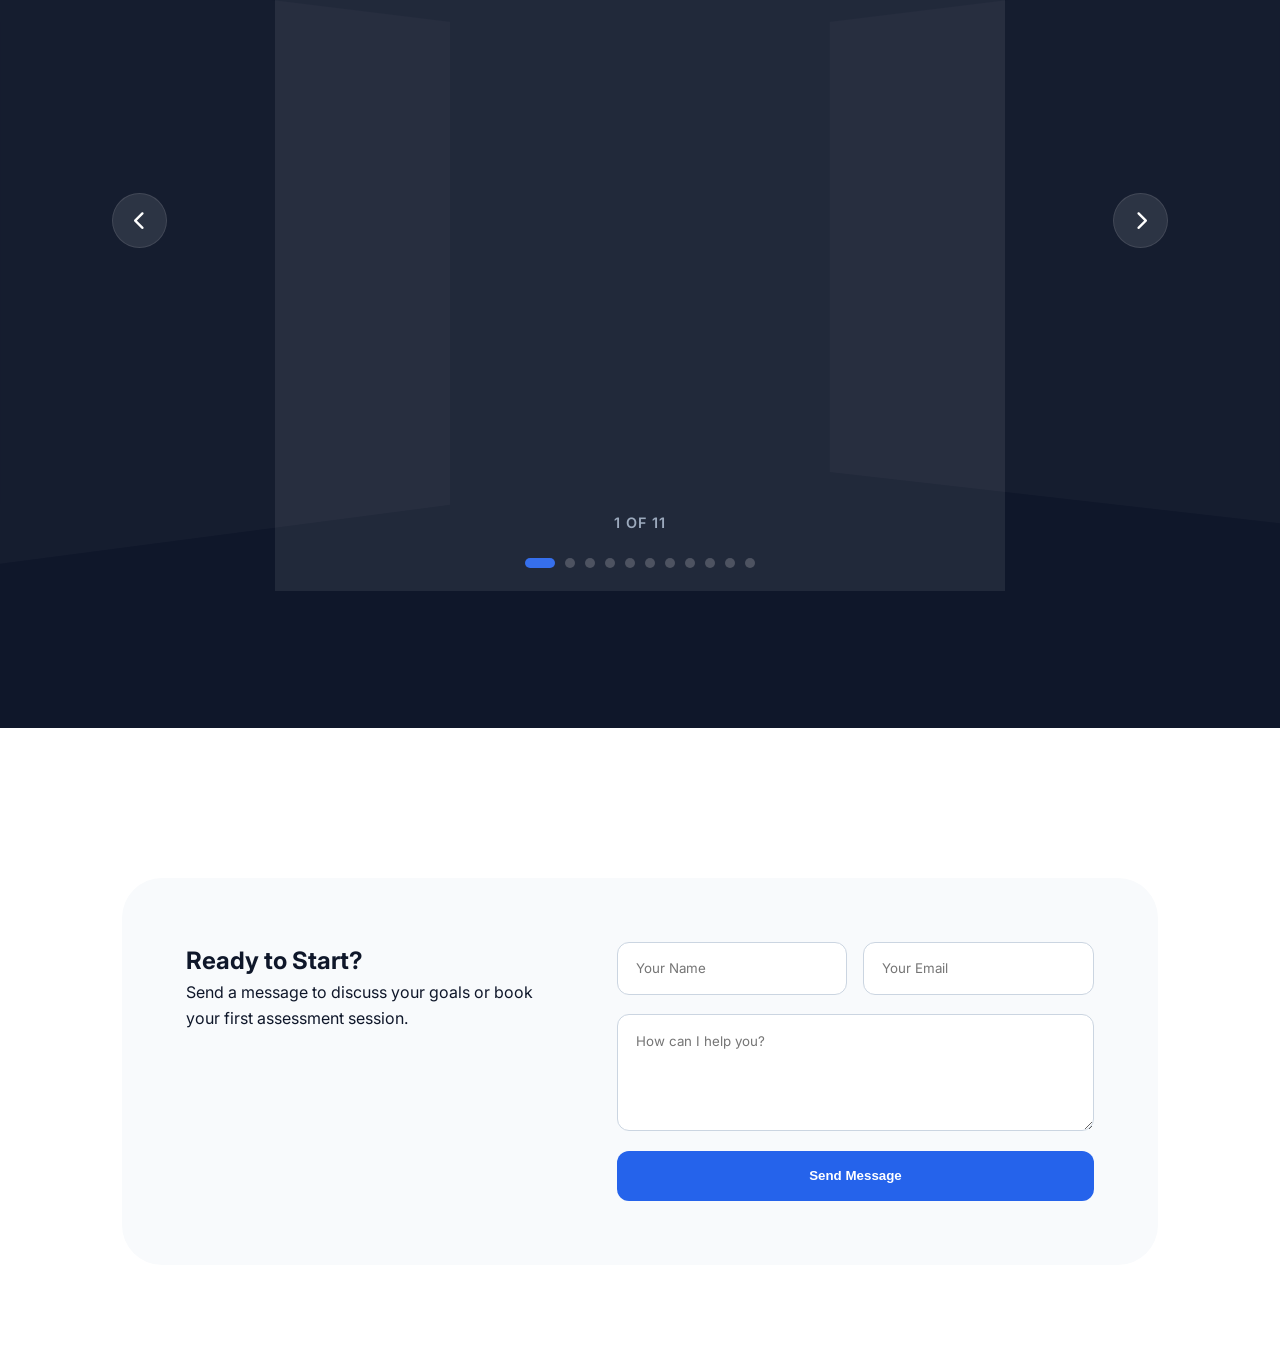
==== commit 4ccb39e8: "updated testimonial" ====
--- a/index.html
+++ b/index.html
@@ -87,6 +87,7 @@
                 <button id="orbitNext" class="orbit-btn side-btn next"><i class="fas fa-chevron-right"></i></button>
 
                 <div class="orbit-track" id="orbitTrack">
+
                     <div class="t-item">
                         <div class="t-card">
                             <div class="t-header">
@@ -100,8 +101,18 @@
                     <div class="t-item">
                         <div class="t-card">
                             <div class="t-header">
+                                <img src="rong-testimonial.jpg" alt="Rong" class="t-avatar">
+                                <div class="t-meta"><span>Rong</span><small>Project Manager at ASUSTeK Computer Inc.</small></div>
+                            </div>
+                            <p class="t-text">"Joe’s teaching is very lively. He adjusts his words based on the student’s level. When I don’t understand something, he explains it to me again and again with patience. When I don’t know how to express myself, I use gestures, and he can still understand me. Thank you, Joe, for your patient teaching."</p>
+                        </div>
+                    </div>
+
+                    <div class="t-item">
+                        <div class="t-card">
+                            <div class="t-header">
                                 <img src="cherie-testimonial.jpg" alt="Cherie" class="t-avatar">
-                                <div class="t-meta"><span>Cherie</span><small>Accountant & Mother</small></div>
+                                <div class="t-meta"><span>Cherie</span><small>Mother & Financial Controller at TW TMS Maersk Contract Logistics</small></div>
                             </div>
                             <p class="t-text">"I work in finance for a foreign company and use English regularly at work. Joe is a very dedicated and thoughtful teacher who always corrects my mistakes and helps me improve. My listening and speaking used to be my weak points, but now I can even understand English without subtitles. As a mother of a three-year-old, being able to take classes after 11 p.m. Taiwan time is very important to me, and Joe's flexible schedule makes this possible. Before an overseas business trip, he even gave me intensive practice on commonly used meeting expressions, which was incredibly helpful. If you're looking for a professional teacher whose methods actually bridge the gap between textbook learning and the real world, Joe is the one."</p>
                         </div>
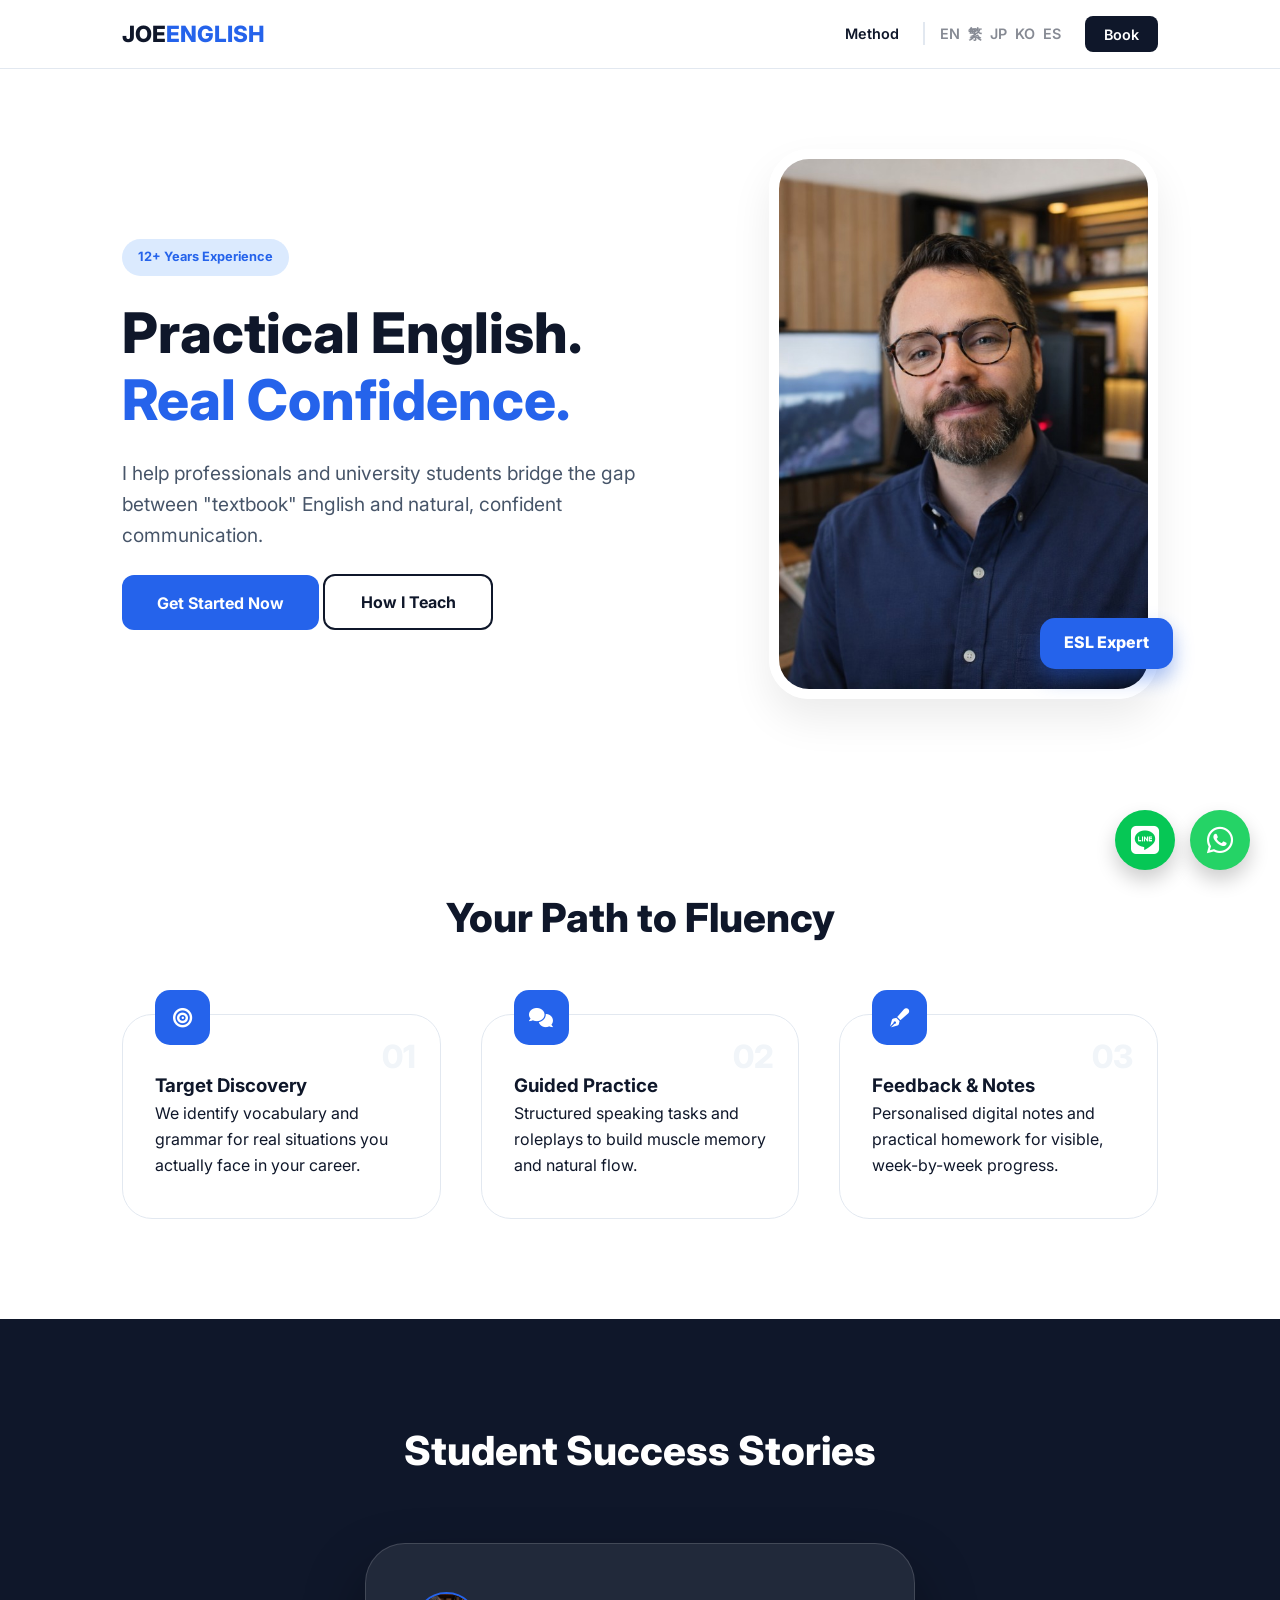
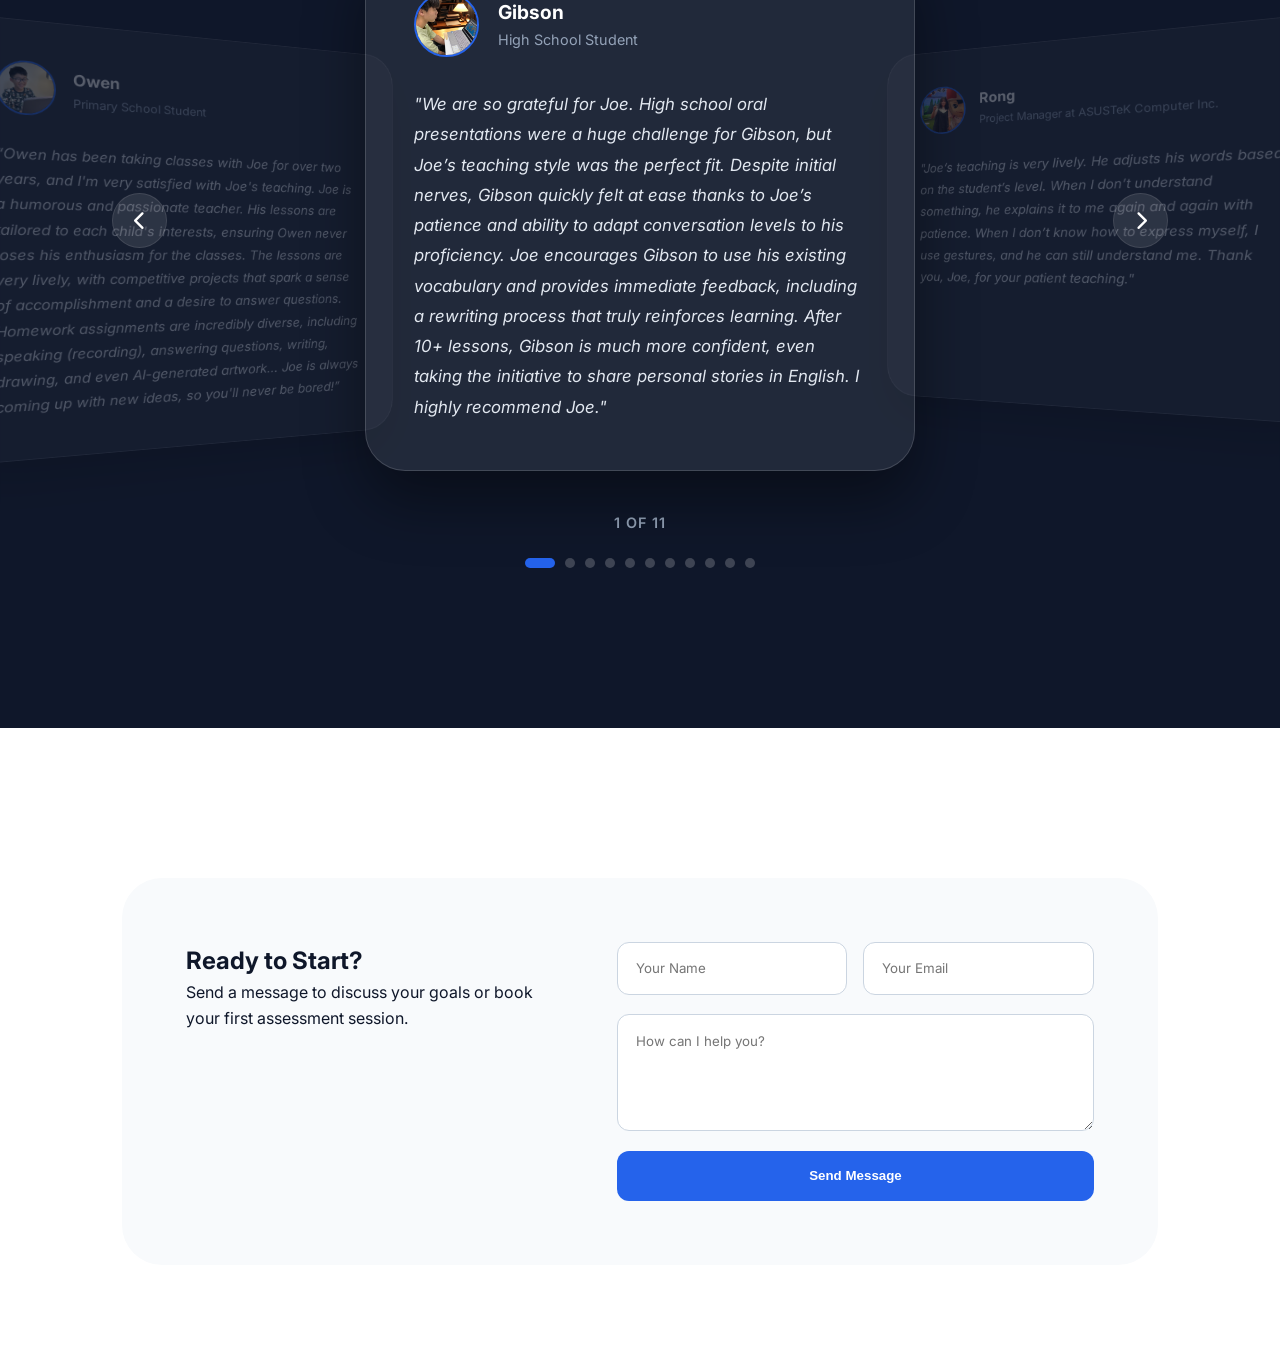
==== commit 8bbe8697: "updated testimonial" ====
--- a/index.html
+++ b/index.html
@@ -112,7 +112,7 @@
                         <div class="t-card">
                             <div class="t-header">
                                 <img src="cherie-testimonial.jpg" alt="Cherie" class="t-avatar">
-                                <div class="t-meta"><span>Cherie</span><small>Mother & Financial Controller at TW TMS Maersk Contract Logistics</small></div>
+                                <div class="t-meta"><span>Cherie</span><small>Financial Controller at TW TMS Maersk Contract Logistics & Mum</small></div>
                             </div>
                             <p class="t-text">"I work in finance for a foreign company and use English regularly at work. Joe is a very dedicated and thoughtful teacher who always corrects my mistakes and helps me improve. My listening and speaking used to be my weak points, but now I can even understand English without subtitles. As a mother of a three-year-old, being able to take classes after 11 p.m. Taiwan time is very important to me, and Joe's flexible schedule makes this possible. Before an overseas business trip, he even gave me intensive practice on commonly used meeting expressions, which was incredibly helpful. If you're looking for a professional teacher whose methods actually bridge the gap between textbook learning and the real world, Joe is the one."</p>
                         </div>
@@ -122,7 +122,7 @@
                         <div class="t-card">
                             <div class="t-header">
                                 <img src="arella-testimonial.jpg" alt="Arella" class="t-avatar">
-                                <div class="t-meta"><span>Arella</span><small>Salesperson & Mother</small></div>
+                                <div class="t-meta"><span>Arella</span><small>Salesperson & Mum</small></div>
                             </div>
                             <p class="t-text">"Joe is a fantastic teacher. When I first joined his class, he made me feel like an old friend immediately. I am deeply impressed by his enthusiasm and humor; he is always patient and encourages his students in all areas of life. He is incredibly generous with his time outside of class to help us practice our English. I especially enjoy his teaching style and his British accent. He is one of the most admirable people I have ever met."</p>
                         </div>
@@ -132,7 +132,7 @@
                         <div class="t-card">
                             <div class="t-header">
                                 <img src="alfredo-testimonial.jpg" alt="Alfredo" class="t-avatar">
-                                <div class="t-meta"><span>Alfredo</span><small>Software Engineer & Father</small></div>
+                                <div class="t-meta"><span>Alfredo</span><small>Software Engineer & Dad</small></div>
                             </div>
                             <p class="t-text">"I’m really proud to have an amazing teacher like Joe. Since I started my journey to learn and improve my English where I had different English teachers I haven’t found a good one yet until I met Joe. I had the opportunity to have some classes with him where I felt confident because his methodology help me to feel confidence and comfortable and our classes it was like a good friend’s conversation because he’s a great sense of humor and helps in every aspect or detail that you want to say or transmit in your sentences. Since the first class he focuses to help you to achieve your goals."</p>
                         </div>
@@ -142,7 +142,7 @@
                         <div class="t-card">
                             <div class="t-header">
                                 <img src="michelle-testimonial.jpg" alt="Michelle" class="t-avatar">
-                                <div class="t-meta"><span>Michelle</span><small>Retired Businesswoman & Mother</small></div>
+                                <div class="t-meta"><span>Michelle</span><small>Retired Businesswoman & Mum</small></div>
                             </div>
                             <p class="t-text">"I'm very happy to learn English from Joe. I like his English pronunciation and his teaching style very much. He gave me a lot of help when it came to improving my English. He always makes learning intriguing for students. His classes are never dull or boring. Joe's patience and enthusiasm attracted me to continue to learn from him."</p>
                         </div>
@@ -152,7 +152,7 @@
                         <div class="t-card">
                             <div class="t-header">
                                 <img src="emily-testimonial.jpg" alt="Emily" class="t-avatar">
-                                <div class="t-meta"><span>Emily</span><small>Business Owner & Mother</small></div>
+                                <div class="t-meta"><span>Emily</span><small>General Manager at Beijing Zeyuan Investment Co., Ltd. & Mum</small></div>
                             </div>
                             <p class="t-text">"Joe is a very experienced English teacher who selects appropriate courses based on students' English levels. In China, I learned English in a way that left me speechless, without an English-speaking environment. I couldn't even have a simple conversation and was too timid to speak English. I believe many of you are like me. Joe encourages me and patiently teaches me pronunciation. Even though I'm in China, taking Joe's online English classes provides an English-speaking environment, and I've started to love English."</p>
                         </div>
@@ -162,7 +162,7 @@
                         <div class="t-card">
                             <div class="t-header">
                                 <img src="angel-testimonial.jpg" alt="Angel" class="t-avatar">
-                                <div class="t-meta"><span>Angel</span><small>Nail Salon Owner at Chic Beaute Nails, Paris</small></div>
+                                <div class="t-meta"><span>Angel</span><small>Owner at Chic Beaute Nails Paris</small></div>
                             </div>
                             <p class="t-text">“I am very happy to be Joe's student. The teacher is sometimes very humorous in class, and sometimes very strict. He will patiently guide students to learn and think about problems. The teacher's lectures are organized and focused. The explanation of the key knowledge is very clear and easy to understand, which makes it easy for students to understand the knowledge. The passion of the teacher during the lecture will infect us, and the classroom atmosphere is very good. It made my English improve very quickly.”</p>
                         </div>
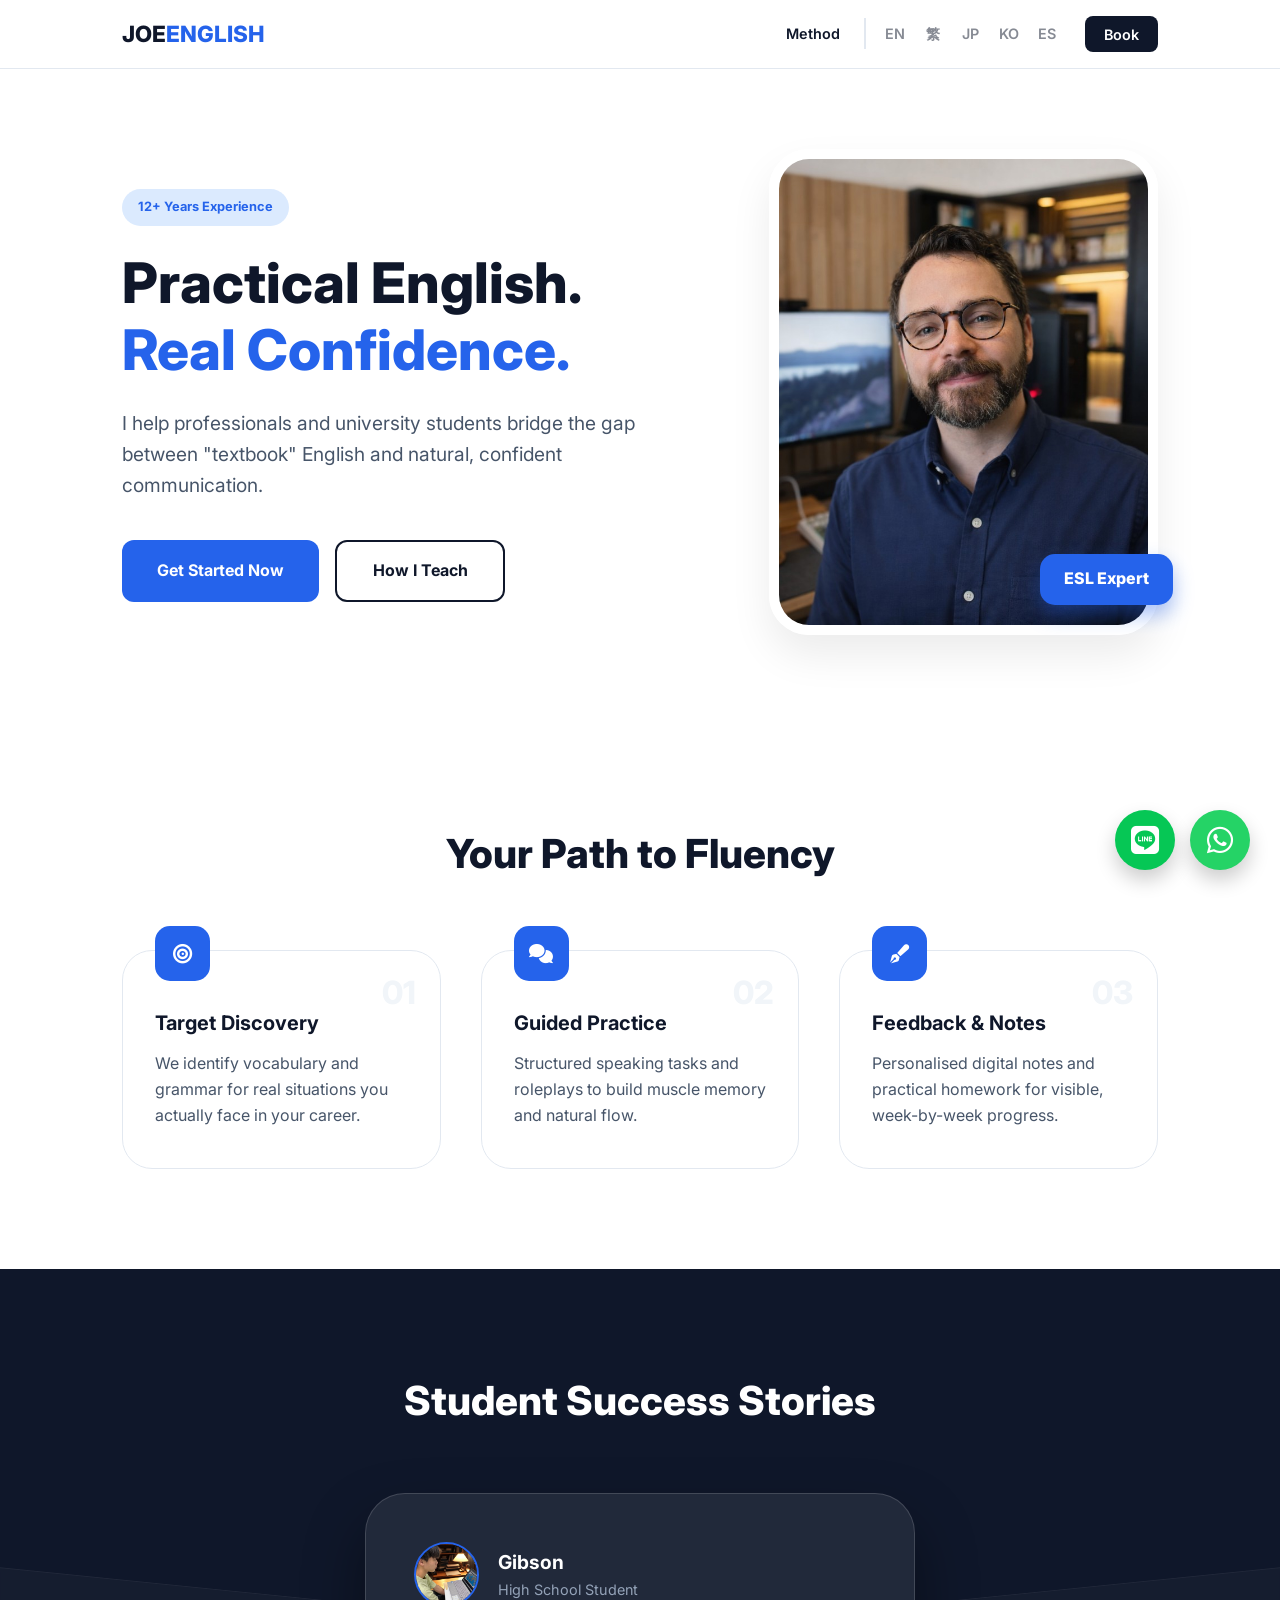
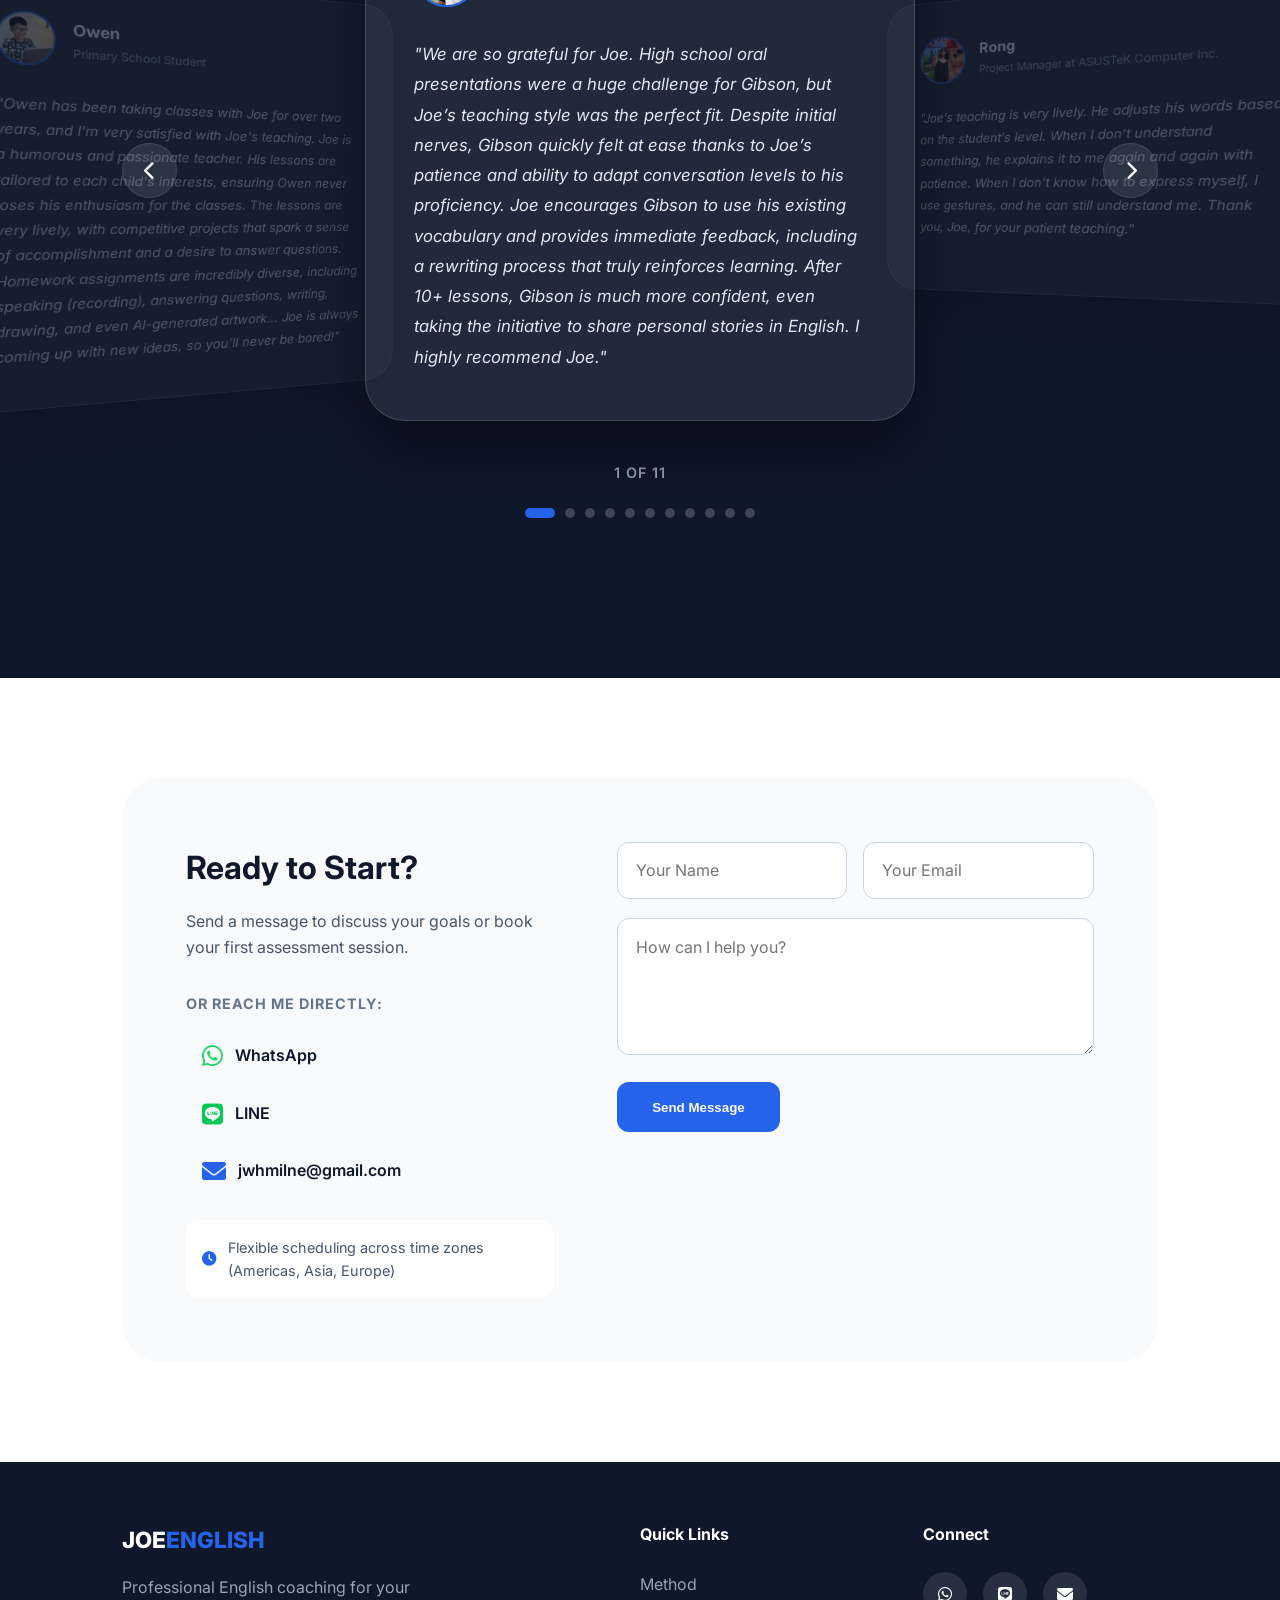
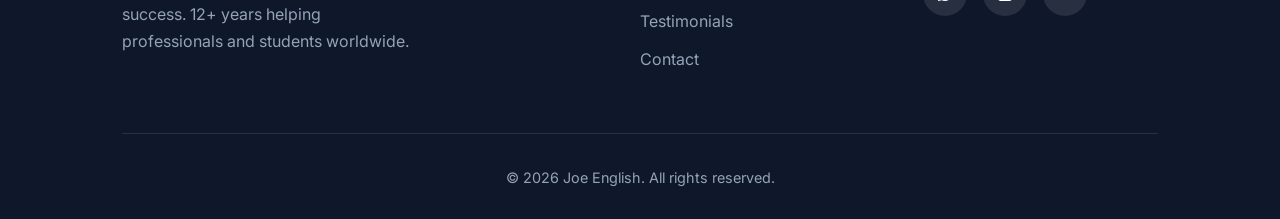
==== commit f061db22: "feat: Complete website overhaul - responsive design, SEO, accessibility - Reorganize images to asset" ====
--- a/index.html
+++ b/index.html
@@ -3,26 +3,83 @@
 <head>
     <meta charset="UTF-8">
     <meta name="viewport" content="width=device-width, initial-scale=1.0">
-    <title>Joe English | Professional Coaching</title>
+    <title>Joe English | Professional English Coaching - 12+ Years Experience</title>
+    
+    <!-- SEO Meta Tags -->
+    <meta name="description" content="Professional English coaching with 12+ years experience. Bridge the gap between textbook English and natural, confident communication. Online lessons for professionals and students worldwide.">
+    <meta name="keywords" content="English teacher, ESL, online English lessons, professional English coaching, business English, English tutor, learn English online">
+    <meta name="author" content="Joe English">
+    <meta name="robots" content="index, follow">
+    
+    <!-- Open Graph / Facebook -->
+    <meta property="og:type" content="website">
+    <meta property="og:title" content="Joe English | Professional English Coaching">
+    <meta property="og:description" content="Practical English. Real Confidence. 12+ years helping professionals and students communicate naturally.">
+    <meta property="og:image" content="assets/images/joe-profile2.jpg">
+    
+    <!-- Twitter -->
+    <meta name="twitter:card" content="summary_large_image">
+    <meta name="twitter:title" content="Joe English | Professional English Coaching">
+    <meta name="twitter:description" content="Practical English. Real Confidence. 12+ years helping professionals and students communicate naturally.">
+    <meta name="twitter:image" content="assets/images/joe-profile2.jpg">
+    
+    <!-- Preconnect for Performance -->
+    <link rel="preconnect" href="https://fonts.googleapis.com">
+    <link rel="preconnect" href="https://fonts.gstatic.com" crossorigin>
+    
+    <!-- Fonts & Styles -->
     <link href="https://fonts.googleapis.com/css2?family=Inter:wght@300;400;600;800&display=swap" rel="stylesheet">
     <link rel="stylesheet" href="https://cdnjs.cloudflare.com/ajax/libs/animate.css/4.1.1/animate.min.css"/>
     <link rel="stylesheet" href="https://cdnjs.cloudflare.com/ajax/libs/font-awesome/6.0.0/css/all.min.css">
     <link rel="stylesheet" href="style.css">
+    
+    <!-- Schema.org Structured Data -->
+    <script type="application/ld+json">
+    {
+        "@context": "https://schema.org",
+        "@type": "EducationalOrganization",
+        "name": "Joe English",
+        "description": "Professional English coaching with 12+ years experience. Personalized online lessons for professionals and students worldwide.",
+        "url": "https://joeenglish.com",
+        "sameAs": [
+            "https://wa.me/+51940780086",
+            "https://line.me/ti/p/~jwhmilne"
+        ],
+        "contactPoint": {
+            "@type": "ContactPoint",
+            "telephone": "+51-940-780-086",
+            "contactType": "customer service",
+            "availableLanguage": ["English", "Spanish", "Chinese", "Japanese", "Korean"]
+        },
+        "areaServed": "Worldwide",
+        "serviceType": "Online English Coaching"
+    }
+    </script>
 </head>
 <body>
-
-    <nav class="navbar">
+    <!-- Skip Link for Accessibility -->
+    <a href="#main-content" class="skip-link">Skip to main content</a>
+
+    <nav class="navbar" role="navigation" aria-label="Main navigation">
     <div class="container nav-flex">
-        <a href="#" class="logo">JOE<span>ENGLISH</span></a>
-        <div class="nav-menu">
+        <a href="#" class="logo" aria-label="Joe English - Home">JOE<span>ENGLISH</span></a>
+        
+        <!-- Hamburger Menu Button (Mobile) -->
+        <button class="hamburger-btn" id="hamburgerBtn" aria-label="Toggle navigation menu" aria-expanded="false">
+            <span class="hamburger-line"></span>
+            <span class="hamburger-line"></span>
+            <span class="hamburger-line"></span>
+        </button>
+        
+        <div class="nav-menu" id="navMenu">
             <ul class="nav-links">
-                <li><a href="#method" class="hide-mobile">Method</a></li>
-                <li class="lang-switcher">
-                    <a href="javascript:void(0)" onclick="doGTranslate('en')">EN</a>
-                    <a href="javascript:void(0)" onclick="doGTranslate('zh-TW')">繁</a>
-                    <a href="javascript:void(0)" onclick="doGTranslate('ja')">JP</a>
-                    <a href="javascript:void(0)" onclick="doGTranslate('ko')">KO</a>
-                    <a href="javascript:void(0)" onclick="doGTranslate('es')">ES</a>
+                <li><a href="#method">Method</a></li>
+                <li class="lang-switcher" aria-label="Language selector">
+                    <a href="javascript:void(0)" onclick="doGTranslate('en')" aria-label="English">EN</a>
+                    <a href="javascript:void(0)" onclick="doGTranslate('zh-TW')" aria-label="Traditional Chinese">繁</a>
+                    <a href="javascript:void(0)" onclick="doGTranslate('ja')" aria-label="Japanese">JP</a>
+                    <a href="javascript:void(0)" onclick="doGTranslate('ko')" aria-label="Korean">KO</a>
+                    <a href="javascript:void(0)" onclick="doGTranslate('es')" aria-label="Spanish">ES</a>
                 </li>
                 <li><a href="#contact" class="nav-cta">Book</a></li>
             </ul>
@@ -30,7 +87,7 @@
     </div>
 </nav>
 
-    <header class="hero">
+    <header class="hero" id="main-content">
         <div class="container hero-grid">
             <div class="hero-content animate__animated animate__fadeInLeft">
                 <span class="badge">12+ Years Experience</span>
@@ -44,7 +101,7 @@
             <div class="hero-image animate__animated animate__fadeInRight">
                 <div class="image-frame">
                     <div class="hero-img-wrapper">
-                        <img src="joe-profile2.jpg" alt="Joe - English Teacher">
+                        <img src="assets/images/joe-profile2.jpg" alt="Joe - Professional English Teacher with 12+ years experience" loading="lazy" decoding="async">
                     </div>
                     <div class="floating-badge">ESL Expert</div>
                 </div>
@@ -57,20 +114,20 @@
             <h2 class="section-title">Your Path to Fluency</h2>
             <div class="method-grid">
                 <div class="method-card">
-                    <div class="method-icon"><i class="fas fa-bullseye"></i></div>
-                    <div class="step-num">01</div>
+                    <div class="method-icon" aria-hidden="true"><i class="fas fa-bullseye"></i></div>
+                    <div class="step-num" aria-hidden="true">01</div>
                     <h3>Target Discovery</h3>
                     <p>We identify vocabulary and grammar for real situations you actually face in your career.</p>
                 </div>
                 <div class="method-card">
-                    <div class="method-icon"><i class="fas fa-comments"></i></div>
-                    <div class="step-num">02</div>
+                    <div class="method-icon" aria-hidden="true"><i class="fas fa-comments"></i></div>
+                    <div class="step-num" aria-hidden="true">02</div>
                     <h3>Guided Practice</h3>
                     <p>Structured speaking tasks and roleplays to build muscle memory and natural flow.</p>
                 </div>
                 <div class="method-card">
-                    <div class="method-icon"><i class="fas fa-pen-fancy"></i></div>
-                    <div class="step-num">03</div>
+                    <div class="method-icon" aria-hidden="true"><i class="fas fa-pen-fancy"></i></div>
+                    <div class="step-num" aria-hidden="true">03</div>
                     <h3>Feedback & Notes</h3>
                     <p>Personalised digital notes and practical homework for visible, week-by-week progress.</p>
                 </div>
@@ -78,20 +135,20 @@
         </div>
     </section>
 
-    <section class="testimonials-orbit">
+    <section class="testimonials-orbit" id="testimonials">
         <div class="container">
             <h2 class="section-title" style="color: white; margin-bottom: 60px;">Student Success Stories</h2>
             
-            <div class="orbit-container" id="orbitContainer">
-                <button id="orbitPrev" class="orbit-btn side-btn prev"><i class="fas fa-chevron-left"></i></button>
-                <button id="orbitNext" class="orbit-btn side-btn next"><i class="fas fa-chevron-right"></i></button>
+            <div class="orbit-container" id="orbitContainer" role="region" aria-label="Student testimonials carousel">
+                <button id="orbitPrev" class="orbit-btn side-btn prev" aria-label="Previous testimonial"><i class="fas fa-chevron-left" aria-hidden="true"></i></button>
+                <button id="orbitNext" class="orbit-btn side-btn next" aria-label="Next testimonial"><i class="fas fa-chevron-right" aria-hidden="true"></i></button>
 
                 <div class="orbit-track" id="orbitTrack">
 
                     <div class="t-item">
                         <div class="t-card">
                             <div class="t-header">
-                                <img src="gibson-testimonial.jpg" alt="Gibson" class="t-avatar">
+                                <img src="assets/images/gibson-testimonial.jpg" alt="Gibson" class="t-avatar">
                                 <div class="t-meta"><span>Gibson</span><small>High School Student</small></div>
                             </div>
                             <p class="t-text">"We are so grateful for Joe. High school oral presentations were a huge challenge for Gibson, but Joe’s teaching style was the perfect fit. Despite initial nerves, Gibson quickly felt at ease thanks to Joe’s patience and ability to adapt conversation levels to his proficiency. Joe encourages Gibson to use his existing vocabulary and provides immediate feedback, including a rewriting process that truly reinforces learning. After 10+ lessons, Gibson is much more confident, even taking the initiative to share personal stories in English. I highly recommend Joe."</p>
@@ -101,7 +158,7 @@
                     <div class="t-item">
                         <div class="t-card">
                             <div class="t-header">
-                                <img src="rong-testimonial.jpg" alt="Rong" class="t-avatar">
+                                <img src="assets/images/rong-testimonial.jpg" alt="Rong" class="t-avatar">
                                 <div class="t-meta"><span>Rong</span><small>Project Manager at ASUSTeK Computer Inc.</small></div>
                             </div>
                             <p class="t-text">"Joe’s teaching is very lively. He adjusts his words based on the student’s level. When I don’t understand something, he explains it to me again and again with patience. When I don’t know how to express myself, I use gestures, and he can still understand me. Thank you, Joe, for your patient teaching."</p>
@@ -111,7 +168,7 @@
                     <div class="t-item">
                         <div class="t-card">
                             <div class="t-header">
-                                <img src="cherie-testimonial.jpg" alt="Cherie" class="t-avatar">
+                                <img src="assets/images/cherie-testimonial.jpg" alt="Cherie" class="t-avatar">
                                 <div class="t-meta"><span>Cherie</span><small>Financial Controller at TW TMS Maersk Contract Logistics & Mum</small></div>
                             </div>
                             <p class="t-text">"I work in finance for a foreign company and use English regularly at work. Joe is a very dedicated and thoughtful teacher who always corrects my mistakes and helps me improve. My listening and speaking used to be my weak points, but now I can even understand English without subtitles. As a mother of a three-year-old, being able to take classes after 11 p.m. Taiwan time is very important to me, and Joe's flexible schedule makes this possible. Before an overseas business trip, he even gave me intensive practice on commonly used meeting expressions, which was incredibly helpful. If you're looking for a professional teacher whose methods actually bridge the gap between textbook learning and the real world, Joe is the one."</p>
@@ -121,8 +178,8 @@
                     <div class="t-item">
                         <div class="t-card">
                             <div class="t-header">
-                                <img src="arella-testimonial.jpg" alt="Arella" class="t-avatar">
-                                <div class="t-meta"><span>Arella</span><small>Salesperson & Mum</small></div>
+                                <img src="assets/images/arella-testimonial.jpg" alt="Arella" class="t-avatar">
+                                <div class="t-meta"><span>Arella</span><small>Finance Manager at Fineforming Precision Metals Co., Ltd. & Mum</small></div>
                             </div>
                             <p class="t-text">"Joe is a fantastic teacher. When I first joined his class, he made me feel like an old friend immediately. I am deeply impressed by his enthusiasm and humor; he is always patient and encourages his students in all areas of life. He is incredibly generous with his time outside of class to help us practice our English. I especially enjoy his teaching style and his British accent. He is one of the most admirable people I have ever met."</p>
                         </div>
@@ -131,7 +188,7 @@
                     <div class="t-item">
                         <div class="t-card">
                             <div class="t-header">
-                                <img src="alfredo-testimonial.jpg" alt="Alfredo" class="t-avatar">
+                                <img src="assets/images/alfredo-testimonial.jpg" alt="Alfredo" class="t-avatar">
                                 <div class="t-meta"><span>Alfredo</span><small>Software Engineer & Dad</small></div>
                             </div>
                             <p class="t-text">"I’m really proud to have an amazing teacher like Joe. Since I started my journey to learn and improve my English where I had different English teachers I haven’t found a good one yet until I met Joe. I had the opportunity to have some classes with him where I felt confident because his methodology help me to feel confidence and comfortable and our classes it was like a good friend’s conversation because he’s a great sense of humor and helps in every aspect or detail that you want to say or transmit in your sentences. Since the first class he focuses to help you to achieve your goals."</p>
@@ -141,7 +198,7 @@
                     <div class="t-item">
                         <div class="t-card">
                             <div class="t-header">
-                                <img src="michelle-testimonial.jpg" alt="Michelle" class="t-avatar">
+                                <img src="assets/images/michelle-testimonial.jpg" alt="Michelle" class="t-avatar">
                                 <div class="t-meta"><span>Michelle</span><small>Retired Businesswoman & Mum</small></div>
                             </div>
                             <p class="t-text">"I'm very happy to learn English from Joe. I like his English pronunciation and his teaching style very much. He gave me a lot of help when it came to improving my English. He always makes learning intriguing for students. His classes are never dull or boring. Joe's patience and enthusiasm attracted me to continue to learn from him."</p>
@@ -151,7 +208,7 @@
                     <div class="t-item">
                         <div class="t-card">
                             <div class="t-header">
-                                <img src="emily-testimonial.jpg" alt="Emily" class="t-avatar">
+                                <img src="assets/images/emily-testimonial.jpg" alt="Emily" class="t-avatar">
                                 <div class="t-meta"><span>Emily</span><small>General Manager at Beijing Zeyuan Investment Co., Ltd. & Mum</small></div>
                             </div>
                             <p class="t-text">"Joe is a very experienced English teacher who selects appropriate courses based on students' English levels. In China, I learned English in a way that left me speechless, without an English-speaking environment. I couldn't even have a simple conversation and was too timid to speak English. I believe many of you are like me. Joe encourages me and patiently teaches me pronunciation. Even though I'm in China, taking Joe's online English classes provides an English-speaking environment, and I've started to love English."</p>
@@ -161,7 +218,7 @@
                     <div class="t-item">
                         <div class="t-card">
                             <div class="t-header">
-                                <img src="angel-testimonial.jpg" alt="Angel" class="t-avatar">
+                                <img src="assets/images/angel-testimonial.jpg" alt="Angel" class="t-avatar">
                                 <div class="t-meta"><span>Angel</span><small>Owner at Chic Beaute Nails Paris</small></div>
                             </div>
                             <p class="t-text">“I am very happy to be Joe's student. The teacher is sometimes very humorous in class, and sometimes very strict. He will patiently guide students to learn and think about problems. The teacher's lectures are organized and focused. The explanation of the key knowledge is very clear and easy to understand, which makes it easy for students to understand the knowledge. The passion of the teacher during the lecture will infect us, and the classroom atmosphere is very good. It made my English improve very quickly.”</p>
@@ -171,7 +228,7 @@
                     <div class="t-item">
                         <div class="t-card">
                             <div class="t-header">
-                                <img src="flavia-testimonial.jpg" alt="Flavia" class="t-avatar">
+                                <img src="assets/images/flavia-testimonial.jpg" alt="Flavia" class="t-avatar">
                                 <div class="t-meta"><span>Flavia</span><small>Teacher</small></div>
                             </div>
                             <p class="t-text">“He's patient, encouraging and he made me feel like I could easily achieve my goals. He believes in his students’ abilities, that is a major confidence booster for anyone! He helps with any fears you may have, and provides a safe environment to practice the language. He's clear in his explanations and gives you many examples so you can understand better. Plus, his lessons are always fun and absorbing, so you can learn in a playful way as well. He’s an excellent teacher, and most importantly, a great person to learn from.”</p>
@@ -181,7 +238,7 @@
                     <div class="t-item">
                         <div class="t-card">
                             <div class="t-header">
-                                <img src="madya-testimonial.jpg" alt="Madya" class="t-avatar">
+                                <img src="assets/images/madya-testimonial.jpg" alt="Madya" class="t-avatar">
                                 <div class="t-meta"><span>Madya</span><small>University Student</small></div>
                             </div>
                             <p class="t-text">“He's patient, encouraging and he made me feel like I could easily achieve my goals. He believes in his students’ abilities, that is a major confidence booster for anyone! He helps with any fears you may have, and provides a safe environment to practice the language. He's clear in his explanations and gives you many examples so you can understand better. Plus, his lessons are always fun and absorbing, so you can learn in a playful way as well. He’s an excellent teacher, and most importantly, a great person to learn from.”</p>
@@ -191,7 +248,7 @@
                     <div class="t-item">
                         <div class="t-card">
                             <div class="t-header">
-                                <img src="owen-testimonial.jpg" alt="Owen" class="t-avatar">
+                                <img src="assets/images/owen-testimonial.jpg" alt="Owen" class="t-avatar">
                                 <div class="t-meta"><span>Owen</span><small>Primary School Student</small></div>
                             </div>
                             <p class="t-text">“Owen has been taking classes with Joe for over two years, and I'm very satisfied with Joe's teaching. Joe is a humorous and passionate teacher. His lessons are tailored to each child's interests, ensuring Owen never loses his enthusiasm for the classes. The lessons are very lively, with competitive projects that spark a sense of accomplishment and a desire to answer questions. Homework assignments are incredibly diverse, including speaking (recording), answering questions, writing, drawing, and even AI-generated artwork... Joe is always coming up with new ideas, so you'll never be bored!”</p>
@@ -214,26 +271,115 @@
                 <div class="contact-info">
                     <h2>Ready to Start?</h2>
                     <p>Send a message to discuss your goals or book your first assessment session.</p>
-                </div>
-                <form action="https://formspree.io/f/jwhmilne@gmail.com" method="POST" id="contactForm" class="contact-form">
+                    
+                    <!-- Direct Contact Channels -->
+                    <div class="contact-channels">
+                        <h4>Or reach me directly:</h4>
+                        <a href="https://wa.me/+51940780086" class="contact-channel whatsapp" target="_blank" rel="noopener">
+                            <i class="fab fa-whatsapp" aria-hidden="true"></i>
+                            <span>WhatsApp</span>
+                        </a>
+                        <a href="https://line.me/ti/p/~jwhmilne" class="contact-channel line" target="_blank" rel="noopener">
+                            <i class="fab fa-line" aria-hidden="true"></i>
+                            <span>LINE</span>
+                        </a>
+                        <a href="mailto:jwhmilne@gmail.com" class="contact-channel email">
+                            <i class="fas fa-envelope" aria-hidden="true"></i>
+                            <span>jwhmilne@gmail.com</span>
+                        </a>
+                    </div>
+                    
+                    <!-- Availability Info -->
+                    <div class="availability-info">
+                        <i class="fas fa-clock" aria-hidden="true"></i>
+                        <span>Flexible scheduling across time zones (Americas, Asia, Europe)</span>
+                    </div>
+                </div>
+                
+                <!-- Web3Forms - Replace YOUR_ACCESS_KEY with your actual key from web3forms.com -->
+                <form action="https://api.web3forms.com/submit" method="POST" id="contactForm" class="contact-form">
+                    <input type="hidden" name="access_key" value="YOUR_ACCESS_KEY_HERE">
+                    <input type="hidden" name="subject" value="New inquiry from Joe English website">
+                    <input type="hidden" name="redirect" value="thank-you.html">
+                    <input type="hidden" name="from_name" value="Joe English Website">
+                    <!-- Honeypot Spam Protection -->
+                    <input type="checkbox" name="botcheck" class="hidden" style="display: none;">
+                    
                     <div class="form-row">
-                        <input type="text" name="name" placeholder="Your Name" required>
-                        <input type="email" name="email" placeholder="Your Email" required>
-                    </div>
-                <textarea name="message" placeholder="How can I help you?" rows="5" required></textarea>
-                <button type="submit" class="btn-main">Send Message</button>
+                        <div class="form-group">
+                            <label for="name" class="sr-only">Your Name</label>
+                            <input type="text" id="name" name="name" placeholder="Your Name" required>
+                        </div>
+                        <div class="form-group">
+                            <label for="email" class="sr-only">Your Email</label>
+                            <input type="email" id="email" name="email" placeholder="Your Email" required>
+                        </div>
+                    </div>
+                    <div class="form-group">
+                        <label for="message" class="sr-only">Your Message</label>
+                        <textarea id="message" name="message" placeholder="How can I help you?" rows="5" required></textarea>
+                    </div>
+                    <button type="submit" class="btn-main">
+                        <span class="btn-text">Send Message</span>
+                        <span class="btn-loading" style="display: none;">
+                            <i class="fas fa-spinner fa-spin"></i> Sending...
+                        </span>
+                    </button>
                 </form> 
             </div>
         </div>
     </section>
 
-    <a href="https://wa.me/+51940780086" class="whatsapp-float pulse" target="_blank">
-        <i class="fab fa-whatsapp"></i>
+    <!-- Footer -->
+    <footer class="footer">
+        <div class="container">
+            <div class="footer-content">
+                <div class="footer-brand">
+                    <a href="#" class="logo">JOE<span>ENGLISH</span></a>
+                    <p>Professional English coaching for your success. 12+ years helping professionals and students worldwide.</p>
+                </div>
+                <div class="footer-links">
+                    <h4>Quick Links</h4>
+                    <ul>
+                        <li><a href="#method">Method</a></li>
+                        <li><a href="#testimonials">Testimonials</a></li>
+                        <li><a href="#contact">Contact</a></li>
+                    </ul>
+                </div>
+                <div class="footer-contact">
+                    <h4>Connect</h4>
+                    <div class="footer-social">
+                        <a href="https://wa.me/+51940780086" target="_blank" rel="noopener" aria-label="Contact via WhatsApp">
+                            <i class="fab fa-whatsapp" aria-hidden="true"></i>
+                        </a>
+                        <a href="https://line.me/ti/p/~jwhmilne" target="_blank" rel="noopener" aria-label="Contact via LINE">
+                            <i class="fab fa-line" aria-hidden="true"></i>
+                        </a>
+                        <a href="mailto:jwhmilne@gmail.com" aria-label="Send email">
+                            <i class="fas fa-envelope" aria-hidden="true"></i>
+                        </a>
+                    </div>
+                </div>
+            </div>
+            <div class="footer-bottom">
+                <p>&copy; 2026 Joe English. All rights reserved.</p>
+            </div>
+        </div>
+    </footer>
+
+    <!-- Floating Contact Buttons -->
+    <a href="https://wa.me/+51940780086" class="float-btn whatsapp-float pulse" target="_blank" rel="noopener" aria-label="Contact via WhatsApp">
+        <i class="fab fa-whatsapp" aria-hidden="true"></i>
     </a>
 
-    <a href="https://line.me/ti/p/~jwhmilne" class="line-float pulse" target="_blank">
-    <i class="fab fa-line"></i>
-</a>
+    <a href="https://line.me/ti/p/~jwhmilne" class="float-btn line-float pulse" target="_blank" rel="noopener" aria-label="Contact via LINE">
+        <i class="fab fa-line" aria-hidden="true"></i>
+    </a>
+
+    <!-- Scroll to Top Button -->
+    <button id="scrollTopBtn" class="scroll-top-btn" aria-label="Scroll to top">
+        <i class="fas fa-chevron-up" aria-hidden="true"></i>
+    </button>
 
     <div id="google_translate_element" style="display:none;"></div>
 
--- a/style.css
+++ b/style.css
@@ -1,58 +1,437 @@
+/* ============================================
+   JOE ENGLISH - PROFESSIONAL COACHING
+   Stylesheet with full responsive support
+   ============================================ */
+
+/* --- CSS VARIABLES --- */
 :root {
+    /* Colors */
     --navy: #0f172a;
     --royal: #2563eb;
     --white: #ffffff;
     --bg-light: #f8fafc;
+    --gray-100: #f1f5f9;
+    --gray-200: #e2e8f0;
+    --gray-400: #94a3b8;
+    --gray-500: #64748b;
+    --gray-600: #475569;
+    --whatsapp: #25d366;
+    --line: #06c755;
+    
+    /* Shadows */
     --shadow: 0 20px 40px rgba(0, 0, 0, 0.08);
-}
-
-* { margin: 0; padding: 0; box-sizing: border-box; scroll-behavior: smooth; }
-body { font-family: 'Inter', sans-serif; color: var(--navy); line-height: 1.6; top: 0 !important; }
-.container { max-width: 1100px; margin: 0 auto; padding: 0 2rem; }
-
-/* Navbar */
-.navbar { padding: 1rem 0; background: var(--white); border-bottom: 1px solid #e2e8f0; position: sticky; top: 0; z-index: 1000; }
-.nav-flex { display: flex; justify-content: space-between; align-items: center; }
-.logo { font-weight: 800; font-size: 1.4rem; color: var(--navy); text-decoration: none; }
-.logo span { color: var(--royal); }
-.nav-links { display: flex; list-style: none; gap: 1.5rem; align-items: center; }
-.nav-links a { text-decoration: none; color: var(--navy); font-weight: 600; font-size: 0.9rem; }
-.nav-cta { background: var(--navy); color: white !important; padding: 0.6rem 1.2rem; border-radius: 8px; }
-
-.lang-switcher { display: flex; gap: 8px; font-size: 0.75rem; font-weight: 800; border-left: 2px solid #e2e8f0; padding-left: 15px; }
-.lang-switcher a { opacity: 0.5; color: var(--navy); text-decoration: none; cursor: pointer; }
-.lang-switcher a:hover { opacity: 1; color: var(--royal); }
-
-/* Hero */
-.hero { padding: 80px 0; }
-.hero-grid { display: grid; grid-template-columns: 1.2fr 0.8fr; gap: 4rem; align-items: center; }
-.hero h1 { font-size: 3.5rem; line-height: 1.2; font-weight: 800; margin-bottom: 1.5rem; }
-.hero-description { font-size: 1.2rem; margin-bottom: 2.5rem; color: #475569; }
-.accent { color: var(--royal); }
-.badge { background: #dbeafe; color: var(--royal); padding: 0.5rem 1rem; border-radius: 50px; font-weight: 700; font-size: 0.8rem; display: inline-block; margin-bottom: 1.5rem; }
-
-.image-frame { position: relative; display: inline-block; max-width: 450px; width: 100%; }
+    --shadow-lg: 0 30px 60px rgba(0, 0, 0, 0.12);
+    
+    /* Spacing */
+    --spacing-xs: 0.25rem;
+    --spacing-sm: 0.5rem;
+    --spacing-md: 1rem;
+    --spacing-lg: 2rem;
+    --spacing-xl: 4rem;
+    
+    /* Border Radius */
+    --radius-sm: 8px;
+    --radius-md: 12px;
+    --radius-lg: 20px;
+    --radius-xl: 30px;
+    --radius-2xl: 40px;
+    --radius-full: 50%;
+    
+    /* Transitions */
+    --transition-fast: 0.2s ease;
+    --transition-base: 0.3s ease;
+    --transition-slow: 0.6s cubic-bezier(0.4, 0, 0.2, 1);
+}
+
+/* --- RESET & BASE --- */
+* { 
+    margin: 0; 
+    padding: 0; 
+    box-sizing: border-box; 
+    scroll-behavior: smooth; 
+}
+
+body { 
+    font-family: 'Inter', sans-serif; 
+    color: var(--navy); 
+    line-height: 1.6; 
+    top: 0 !important; 
+}
+
+.container { 
+    max-width: 1100px; 
+    margin: 0 auto; 
+    padding: 0 2rem; 
+}
+
+/* Screen Reader Only */
+.sr-only {
+    position: absolute;
+    width: 1px;
+    height: 1px;
+    padding: 0;
+    margin: -1px;
+    overflow: hidden;
+    clip: rect(0, 0, 0, 0);
+    white-space: nowrap;
+    border: 0;
+}
+
+/* Skip Link for Accessibility */
+.skip-link {
+    position: absolute;
+    top: -100%;
+    left: 50%;
+    transform: translateX(-50%);
+    background: var(--royal);
+    color: white;
+    padding: 1rem 2rem;
+    border-radius: var(--radius-md);
+    z-index: 10000;
+    transition: top var(--transition-fast);
+    text-decoration: none;
+    font-weight: 600;
+}
+
+.skip-link:focus {
+    top: 10px;
+}
+
+/* --- FOCUS STATES (Accessibility) --- */
+a:focus,
+button:focus,
+input:focus,
+textarea:focus,
+select:focus {
+    outline: 3px solid var(--royal);
+    outline-offset: 2px;
+}
+
+a:focus:not(:focus-visible),
+button:focus:not(:focus-visible) {
+    outline: none;
+}
+
+a:focus-visible,
+button:focus-visible,
+input:focus-visible,
+textarea:focus-visible {
+    outline: 3px solid var(--royal);
+    outline-offset: 2px;
+}
+
+/* --- NAVBAR --- */
+.navbar { 
+    padding: 1rem 0; 
+    background: var(--white); 
+    border-bottom: 1px solid var(--gray-200); 
+    position: sticky; 
+    top: 0; 
+    z-index: 1000; 
+}
+
+.nav-flex { 
+    display: flex; 
+    justify-content: space-between; 
+    align-items: center; 
+}
+
+.logo { 
+    font-weight: 800; 
+    font-size: 1.4rem; 
+    color: var(--navy); 
+    text-decoration: none; 
+}
+
+.logo span { 
+    color: var(--royal); 
+}
+
+.nav-links { 
+    display: flex; 
+    list-style: none; 
+    gap: 1.5rem; 
+    align-items: center; 
+}
+
+.nav-links a { 
+    text-decoration: none; 
+    color: var(--navy); 
+    font-weight: 600; 
+    font-size: 0.9rem;
+    transition: color var(--transition-fast);
+}
+
+.nav-links a:hover {
+    color: var(--royal);
+}
+
+.nav-cta { 
+    background: var(--navy); 
+    color: white !important; 
+    padding: 0.6rem 1.2rem; 
+    border-radius: var(--radius-sm); 
+}
+
+.nav-cta:hover {
+    background: var(--royal);
+}
+
+/* Hamburger Menu */
+.hamburger-btn {
+    display: none;
+    flex-direction: column;
+    justify-content: center;
+    align-items: center;
+    width: 44px;
+    height: 44px;
+    background: transparent;
+    border: none;
+    cursor: pointer;
+    padding: 0.5rem;
+    z-index: 1001;
+}
+
+.hamburger-line {
+    width: 24px;
+    height: 3px;
+    background: var(--navy);
+    border-radius: 2px;
+    transition: var(--transition-base);
+    margin: 2px 0;
+}
+
+.hamburger-btn.active .hamburger-line:nth-child(1) {
+    transform: rotate(45deg) translate(5px, 5px);
+}
+
+.hamburger-btn.active .hamburger-line:nth-child(2) {
+    opacity: 0;
+}
+
+.hamburger-btn.active .hamburger-line:nth-child(3) {
+    transform: rotate(-45deg) translate(5px, -5px);
+}
+
+/* Language Switcher */
+.lang-switcher { 
+    display: flex; 
+    gap: 10px; 
+    font-size: 0.8rem; 
+    font-weight: 800; 
+    border-left: 2px solid var(--gray-200); 
+    padding-left: 15px; 
+}
+
+.lang-switcher a { 
+    opacity: 0.5; 
+    color: var(--navy); 
+    text-decoration: none; 
+    cursor: pointer;
+    padding: 0.25rem;
+    min-width: 28px;
+    min-height: 28px;
+    display: flex;
+    align-items: center;
+    justify-content: center;
+}
+
+.lang-switcher a:hover { 
+    opacity: 1; 
+    color: var(--royal); 
+}
+
+/* --- HERO SECTION --- */
+.hero { 
+    padding: 80px 0; 
+}
+
+.hero-grid { 
+    display: grid; 
+    grid-template-columns: 1.2fr 0.8fr; 
+    gap: 4rem; 
+    align-items: center; 
+}
+
+.hero h1 { 
+    font-size: clamp(2.2rem, 5vw, 3.5rem); 
+    line-height: 1.2; 
+    font-weight: 800; 
+    margin-bottom: 1.5rem; 
+}
+
+.hero-description { 
+    font-size: clamp(1rem, 2vw, 1.2rem); 
+    margin-bottom: 2.5rem; 
+    color: var(--gray-600); 
+}
+
+.accent { 
+    color: var(--royal); 
+}
+
+.badge { 
+    background: #dbeafe; 
+    color: var(--royal); 
+    padding: 0.5rem 1rem; 
+    border-radius: 50px; 
+    font-weight: 700; 
+    font-size: 0.8rem; 
+    display: inline-block; 
+    margin-bottom: 1.5rem; 
+}
+
+.hero-btns {
+    display: flex;
+    gap: 1rem;
+    flex-wrap: wrap;
+}
+
+/* Hero Image */
+.image-frame { 
+    position: relative; 
+    display: inline-block; 
+    max-width: 450px; 
+    width: 100%; 
+}
+
 .hero-img-wrapper { 
     width: 100%; 
-    height: 550px; 
-    border-radius: 40px; 
+    aspect-ratio: 4/5;
+    max-height: 550px;
+    border-radius: var(--radius-2xl); 
     overflow: hidden; 
     border: 10px solid white; 
     box-shadow: var(--shadow); 
 }
-.hero-img-wrapper img { width: 100%; height: 100%; object-fit: cover; object-position: center top; display: block; }
-.floating-badge { position: absolute; bottom: 30px; right: -15px; background: var(--royal); color: white; padding: 0.8rem 1.5rem; border-radius: 15px; font-weight: 800; box-shadow: 0 10px 20px rgba(37, 99, 235, 0.4); z-index: 10; }
-
-/* Method Section */
-.section { padding: 100px 0; }
-.section-title { text-align: center; font-size: 2.5rem; margin-bottom: 4rem; font-weight: 800; }
-.method-grid { display: grid; grid-template-columns: repeat(3, 1fr); gap: 2.5rem; }
-.method-card { background: white; padding: 3.5rem 2rem 2.5rem; border-radius: 30px; border: 1px solid #e2e8f0; position: relative; transition: 0.4s; }
-.method-card:hover { transform: translateY(-12px); border-color: var(--royal); box-shadow: var(--shadow); }
-.method-icon { width: 55px; height: 55px; background: var(--royal); color: white; border-radius: 15px; display: flex; align-items: center; justify-content: center; position: absolute; top: -25px; left: 2rem; font-size: 1.2rem; }
-.step-num { position: absolute; top: 1rem; right: 1.5rem; font-size: 2rem; font-weight: 800; color: #f1f5f9; }
-
-/* Testimonials Orbit */
+
+.hero-img-wrapper img { 
+    width: 100%; 
+    height: 100%; 
+    object-fit: cover; 
+    object-position: center top; 
+    display: block; 
+}
+
+.floating-badge { 
+    position: absolute; 
+    bottom: 30px; 
+    right: -15px; 
+    background: var(--royal); 
+    color: white; 
+    padding: 0.8rem 1.5rem; 
+    border-radius: 15px; 
+    font-weight: 800; 
+    box-shadow: 0 10px 20px rgba(37, 99, 235, 0.4); 
+    z-index: 10; 
+}
+
+/* --- BUTTONS --- */
+.btn-main { 
+    background: var(--royal); 
+    color: white; 
+    padding: 1.1rem 2.2rem; 
+    border-radius: var(--radius-md); 
+    text-decoration: none; 
+    font-weight: 700; 
+    border: none; 
+    cursor: pointer; 
+    transition: var(--transition-base);
+    display: inline-flex;
+    align-items: center;
+    justify-content: center;
+    gap: 0.5rem;
+}
+
+.btn-main:hover {
+    background: #1d4ed8;
+    transform: translateY(-2px);
+}
+
+.btn-outline { 
+    border: 2px solid var(--navy); 
+    color: var(--navy); 
+    padding: 1rem 2.2rem; 
+    border-radius: var(--radius-md); 
+    text-decoration: none; 
+    font-weight: 700; 
+    transition: var(--transition-base);
+    background: transparent;
+}
+
+.btn-outline:hover {
+    background: var(--navy);
+    color: white;
+}
+
+/* --- SECTIONS --- */
+.section { 
+    padding: 100px 0; 
+}
+
+.section-title { 
+    text-align: center; 
+    font-size: clamp(1.8rem, 4vw, 2.5rem); 
+    margin-bottom: 4rem; 
+    font-weight: 800; 
+}
+
+/* --- METHOD SECTION --- */
+.method-grid { 
+    display: grid; 
+    grid-template-columns: repeat(3, 1fr); 
+    gap: 2.5rem; 
+}
+
+.method-card { 
+    background: white; 
+    padding: 3.5rem 2rem 2.5rem; 
+    border-radius: var(--radius-xl); 
+    border: 1px solid var(--gray-200); 
+    position: relative; 
+    transition: var(--transition-base); 
+}
+
+.method-card:hover { 
+    transform: translateY(-12px); 
+    border-color: var(--royal); 
+    box-shadow: var(--shadow); 
+}
+
+.method-icon { 
+    width: 55px; 
+    height: 55px; 
+    background: var(--royal); 
+    color: white; 
+    border-radius: 15px; 
+    display: flex; 
+    align-items: center; 
+    justify-content: center; 
+    position: absolute; 
+    top: -25px; 
+    left: 2rem; 
+    font-size: 1.2rem; 
+}
+
+.step-num { 
+    position: absolute; 
+    top: 1rem; 
+    right: 1.5rem; 
+    font-size: 2rem; 
+    font-weight: 800; 
+    color: var(--gray-100); 
+}
+
+.method-card h3 {
+    margin-bottom: 0.75rem;
+    font-size: 1.25rem;
+}
+
+.method-card p {
+    color: var(--gray-600);
+}
+
+/* --- TESTIMONIALS ORBIT --- */
 .testimonials-orbit { 
     background: var(--navy); 
     padding: 100px 0 160px 0; 
@@ -72,7 +451,10 @@
     cursor: grab;
     user-select: none;
 }
-.orbit-container:active { cursor: grabbing; }
+
+.orbit-container:active { 
+    cursor: grabbing; 
+}
 
 .orbit-track { 
     position: relative; 
@@ -85,8 +467,8 @@
 
 .t-item { 
     position: absolute; 
-    width: 550px; 
-    transition: all 0.6s cubic-bezier(0.4, 0, 0.2, 1); 
+    width: min(550px, 90vw); 
+    transition: all var(--transition-slow); 
     opacity: 0; 
     visibility: hidden;
     pointer-events: none; 
@@ -121,23 +503,45 @@
     background: rgba(255, 255, 255, 0.08); 
     backdrop-filter: blur(12px); 
     padding: 3rem; 
-    border-radius: 40px; 
+    border-radius: var(--radius-2xl); 
     border: 1px solid rgba(255, 255, 255, 0.15); 
     box-shadow: 0 30px 60px rgba(0, 0, 0, 0.4);
     width: 100%;
-    min-height: 480px; 
+    min-height: 400px; 
     display: flex;
     flex-direction: column;
 }
 
-.t-header { display: flex; align-items: center; gap: 1.2rem; margin-bottom: 2rem; }
-.t-avatar { width: 65px; height: 65px; border-radius: 50%; border: 2px solid var(--royal); object-fit: cover; }
-.t-meta span { display: block; font-weight: 700; color: white; font-size: 1.2rem; }
-.t-meta small { color: #94a3b8; font-size: 0.9rem; }
+.t-header { 
+    display: flex; 
+    align-items: center; 
+    gap: 1.2rem; 
+    margin-bottom: 2rem; 
+}
+
+.t-avatar { 
+    width: 65px; 
+    height: 65px; 
+    border-radius: var(--radius-full); 
+    border: 2px solid var(--royal); 
+    object-fit: cover; 
+}
+
+.t-meta span { 
+    display: block; 
+    font-weight: 700; 
+    color: white; 
+    font-size: 1.2rem; 
+}
+
+.t-meta small { 
+    color: var(--gray-400); 
+    font-size: 0.9rem; 
+}
 
 .t-text { 
     font-style: italic; 
-    color: #e2e8f0; 
+    color: var(--gray-200); 
     line-height: 1.8; 
     font-size: 1.05rem; 
     position: relative;
@@ -151,19 +555,25 @@
     margin-top: 10px;
     font-size: 0.9rem;
     text-transform: uppercase;
-    transition: 0.3s;
-}
-
-.read-more-btn:hover { color: white; text-decoration: underline; }
-
-/* Controls & Side Arrows */
+    transition: var(--transition-base);
+}
+
+.read-more-btn:hover { 
+    color: white; 
+    text-decoration: underline; 
+}
+
+/* Orbit Controls */
 .orbit-btn { 
     background: rgba(255, 255, 255, 0.1); 
     border: 1px solid rgba(255, 255, 255, 0.1);
     color: white; 
-    width: 55px; height: 55px; 
-    border-radius: 50%; cursor: pointer; 
-    transition: 0.3s; font-size: 1.2rem;
+    width: 55px; 
+    height: 55px; 
+    border-radius: var(--radius-full); 
+    cursor: pointer; 
+    transition: var(--transition-base); 
+    font-size: 1.2rem;
     display: flex;
     align-items: center;
     justify-content: center;
@@ -175,90 +585,645 @@
     z-index: 100;
 }
 
-.orbit-btn.side-btn.prev { left: -10px; }
-.orbit-btn.side-btn.next { right: -10px; }
-.orbit-btn:hover { background: var(--royal); transform: scale(1.1); }
-
-.orbit-controls { margin-top: 40px; display: flex; flex-direction: column; align-items: center; gap: 1.5rem; }
-.orbit-counter { font-size: 0.9rem; font-weight: 600; color: #94a3b8; letter-spacing: 1px; text-transform: uppercase; }
-.orbit-dots { display: flex; gap: 10px; }
-.dot { width: 10px; height: 10px; background: rgba(255, 255, 255, 0.2); border-radius: 50%; cursor: pointer; transition: 0.3s; }
-.dot.active { background: var(--royal); width: 30px; border-radius: 10px; }
-
-/* Contact Section */
-.contact-wrapper { background: var(--bg-light); padding: 4rem; border-radius: 40px; display: grid; grid-template-columns: 1fr 1.3fr; gap: 4rem; margin-top: 50px; }
-.contact-form { display: flex; flex-direction: column; gap: 1.2rem; }
-.form-row { display: grid; grid-template-columns: 1fr 1fr; gap: 1rem; }
-.contact-form input, .contact-form textarea { width: 100%; padding: 1.1rem; border: 1px solid #cbd5e1; border-radius: 12px; font-family: inherit; }
-.btn-main { background: var(--royal); color: white; padding: 1.1rem 2.2rem; border-radius: 12px; text-decoration: none; font-weight: 700; border: none; cursor: pointer; transition: 0.3s; }
-.btn-outline { border: 2px solid var(--navy); color: var(--navy); padding: 1rem 2.2rem; border-radius: 12px; text-decoration: none; font-weight: 700; transition: 0.3s; }
-/* WhatsApp - Stay in the corner */
-.whatsapp-float {
+.orbit-btn.side-btn.prev { 
+    left: 0; 
+}
+
+.orbit-btn.side-btn.next { 
+    right: 0; 
+}
+
+.orbit-btn:hover { 
+    background: var(--royal); 
+    transform: scale(1.1); 
+}
+
+.orbit-controls { 
+    margin-top: 40px; 
+    display: flex; 
+    flex-direction: column; 
+    align-items: center; 
+    gap: 1.5rem; 
+}
+
+.orbit-counter { 
+    font-size: 0.9rem; 
+    font-weight: 600; 
+    color: var(--gray-400); 
+    letter-spacing: 1px; 
+    text-transform: uppercase; 
+}
+
+.orbit-dots { 
+    display: flex; 
+    gap: 10px; 
+}
+
+.dot { 
+    width: 10px; 
+    height: 10px; 
+    background: rgba(255, 255, 255, 0.2); 
+    border-radius: var(--radius-full); 
+    cursor: pointer; 
+    transition: var(--transition-base); 
+}
+
+.dot.active { 
+    background: var(--royal); 
+    width: 30px; 
+    border-radius: 10px; 
+}
+
+/* --- CONTACT SECTION --- */
+.contact-wrapper { 
+    background: var(--bg-light); 
+    padding: 4rem; 
+    border-radius: var(--radius-2xl); 
+    display: grid; 
+    grid-template-columns: 1fr 1.3fr; 
+    gap: 4rem; 
+}
+
+.contact-info h2 {
+    font-size: 2rem;
+    margin-bottom: 1rem;
+}
+
+.contact-info > p {
+    color: var(--gray-600);
+    margin-bottom: 2rem;
+}
+
+/* Contact Channels */
+.contact-channels {
+    margin-bottom: 1.5rem;
+}
+
+.contact-channels h4 {
+    font-size: 0.9rem;
+    color: var(--gray-500);
+    margin-bottom: 1rem;
+    text-transform: uppercase;
+    letter-spacing: 1px;
+}
+
+.contact-channel {
+    display: flex;
+    align-items: center;
+    gap: 0.75rem;
+    padding: 0.75rem 1rem;
+    border-radius: var(--radius-md);
+    text-decoration: none;
+    color: var(--navy);
+    font-weight: 600;
+    transition: var(--transition-base);
+    margin-bottom: 0.5rem;
+}
+
+.contact-channel:hover {
+    background: white;
+    transform: translateX(5px);
+}
+
+.contact-channel i {
+    font-size: 1.5rem;
+}
+
+.contact-channel.whatsapp i { color: var(--whatsapp); }
+.contact-channel.line i { color: var(--line); }
+.contact-channel.email i { color: var(--royal); }
+
+/* Availability Info */
+.availability-info {
+    display: flex;
+    align-items: center;
+    gap: 0.75rem;
+    padding: 1rem;
+    background: white;
+    border-radius: var(--radius-md);
+    color: var(--gray-600);
+    font-size: 0.9rem;
+}
+
+.availability-info i {
+    color: var(--royal);
+}
+
+/* Contact Form */
+.contact-form { 
+    display: flex; 
+    flex-direction: column; 
+    gap: 1.2rem; 
+}
+
+.form-row { 
+    display: grid; 
+    grid-template-columns: 1fr 1fr; 
+    gap: 1rem; 
+}
+
+.form-group {
+    width: 100%;
+}
+
+.contact-form input, 
+.contact-form textarea { 
+    width: 100%; 
+    padding: 1.1rem; 
+    border: 1px solid #cbd5e1; 
+    border-radius: var(--radius-md); 
+    font-family: inherit;
+    font-size: 1rem;
+    transition: border-color var(--transition-fast);
+}
+
+.contact-form input:focus, 
+.contact-form textarea:focus { 
+    border-color: var(--royal);
+}
+
+.contact-form button {
+    align-self: flex-start;
+}
+
+/* --- FLOATING BUTTONS (Consolidated DRY) --- */
+.float-btn {
     position: fixed;
     bottom: 30px;
-    right: 30px;
-    background: #25d366;
-    color: white !important;
-    text-decoration: none !important;
     width: 60px;
     height: 60px;
-    border-radius: 50%;
+    border-radius: var(--radius-full);
     display: flex;
     align-items: center;
     justify-content: center;
-    font-size: 30px;
-    z-index: 2000;
-    box-shadow: 0 10px 20px rgba(0,0,0,0.2);
-    border: none !important;
-}
-
-/* LINE - Move to the left of WhatsApp */
-.line-float {
-    position: fixed;
-    bottom: 30px; /* Same as WhatsApp */
-    right: 105px; /* Shifted left (30px + 60px button + 15px gap) */
-    background: #06c755;
     color: white !important;
     text-decoration: none !important;
-    width: 60px;
-    height: 60px;
-    border-radius: 50%;
+    z-index: 2000;
+    box-shadow: 0 10px 20px rgba(0, 0, 0, 0.2);
+    border: none !important;
+    transition: transform var(--transition-base), box-shadow var(--transition-base) !important;
+}
+
+.float-btn:hover {
+    transform: scale(1.1) !important;
+    box-shadow: 0 15px 30px rgba(0, 0, 0, 0.3);
+}
+
+.float-btn i {
+    font-size: 30px;
+    transition: transform var(--transition-base);
+}
+
+.whatsapp-float {
+    right: 30px;
+    background: var(--whatsapp);
+}
+
+.line-float {
+    right: 105px;
+    background: var(--line);
+}
+
+.line-float i {
+    font-size: 32px;
+}
+
+/* Scroll to Top Button */
+.scroll-top-btn {
+    position: fixed;
+    bottom: 100px;
+    right: 30px;
+    width: 50px;
+    height: 50px;
+    background: var(--navy);
+    color: white;
+    border: none;
+    border-radius: var(--radius-full);
+    cursor: pointer;
     display: flex;
     align-items: center;
     justify-content: center;
-    font-size: 32px;
-    z-index: 2000;
-    box-shadow: 0 10px 20px rgba(0,0,0,0.2);
-    border: none !important;
-}
-
-/* Syncing animations for both buttons */
-.whatsapp-float, .line-float {
-    transition: transform 0.3s ease, background-color 0.3s ease !important;
-}
-
-/* Hover state for both */
-.whatsapp-float:hover, .line-float:hover {
-    transform: scale(1.1) !important; /* This creates the growth effect */
-    text-decoration: none !important;
-}
-
-/* Ensure the FontAwesome icons don't jitter during the grow */
-.whatsapp-float i, .line-float i {
-    transition: transform 0.3s ease;
-}
-
-/* Ensure no underline on hover */
-.line-float:hover {
-    text-decoration: none !important;
-    transform: scale(1.1);
-    transition: 0.3s;
-}
-
+    font-size: 1.2rem;
+    z-index: 1999;
+    opacity: 0;
+    visibility: hidden;
+    transition: var(--transition-base);
+    box-shadow: var(--shadow);
+}
+
+.scroll-top-btn.visible {
+    opacity: 1;
+    visibility: visible;
+}
+
+.scroll-top-btn:hover {
+    background: var(--royal);
+    transform: translateY(-3px);
+}
+
+/* --- FOOTER --- */
+.footer {
+    background: var(--navy);
+    color: white;
+    padding: 60px 0 30px;
+}
+
+.footer-content {
+    display: grid;
+    grid-template-columns: 2fr 1fr 1fr;
+    gap: 3rem;
+    margin-bottom: 3rem;
+}
+
+.footer-brand .logo {
+    color: white;
+    margin-bottom: 1rem;
+    display: inline-block;
+}
+
+.footer-brand p {
+    color: var(--gray-400);
+    max-width: 300px;
+    line-height: 1.7;
+}
+
+.footer-links h4,
+.footer-contact h4 {
+    font-size: 1rem;
+    margin-bottom: 1.5rem;
+    color: white;
+}
+
+.footer-links ul {
+    list-style: none;
+}
+
+.footer-links li {
+    margin-bottom: 0.75rem;
+}
+
+.footer-links a {
+    color: var(--gray-400);
+    text-decoration: none;
+    transition: color var(--transition-fast);
+}
+
+.footer-links a:hover {
+    color: var(--royal);
+}
+
+.footer-social {
+    display: flex;
+    gap: 1rem;
+}
+
+.footer-social a {
+    width: 44px;
+    height: 44px;
+    background: rgba(255, 255, 255, 0.1);
+    border-radius: var(--radius-full);
+    display: flex;
+    align-items: center;
+    justify-content: center;
+    color: white;
+    text-decoration: none;
+    transition: var(--transition-base);
+}
+
+.footer-social a:hover {
+    background: var(--royal);
+    transform: translateY(-3px);
+}
+
+.footer-bottom {
+    border-top: 1px solid rgba(255, 255, 255, 0.1);
+    padding-top: 2rem;
+    text-align: center;
+    color: var(--gray-400);
+    font-size: 0.9rem;
+}
+
+/* --- RESPONSIVE BREAKPOINTS --- */
+
+/* Tablets (max-width: 992px) */
 @media (max-width: 992px) {
-    .hero-grid, .method-grid, .contact-wrapper, .form-row { grid-template-columns: 1fr; }
-    .hero { text-align: center; }
-    .hero-btns { justify-content: center; }
-    .t-item { width: 90%; }
-    .orbit-btn.side-btn { display: none; }
-}+    .hero-grid { 
+        grid-template-columns: 1fr; 
+        text-align: center;
+        gap: 3rem;
+    }
+    
+    .hero { 
+        padding: 60px 0; 
+    }
+    
+    .hero-btns { 
+        justify-content: center; 
+    }
+    
+    .hero-image {
+        order: -1;
+    }
+    
+    .image-frame {
+        max-width: 350px;
+        margin: 0 auto;
+    }
+    
+    .floating-badge {
+        right: 10px;
+    }
+    
+    .method-grid { 
+        grid-template-columns: 1fr; 
+        max-width: 500px;
+        margin: 0 auto;
+    }
+    
+    .method-card {
+        padding: 3rem 2rem 2rem;
+    }
+    
+    .section {
+        padding: 70px 0;
+    }
+    
+    .section-title {
+        margin-bottom: 3rem;
+    }
+    
+    .orbit-btn.side-btn { 
+        display: none; 
+    }
+    
+    .t-card {
+        padding: 2rem;
+        min-height: auto;
+    }
+    
+    .orbit-track {
+        min-height: 450px;
+    }
+    
+    .contact-wrapper { 
+        grid-template-columns: 1fr; 
+        padding: 2.5rem;
+        gap: 2.5rem;
+    }
+    
+    .footer-content {
+        grid-template-columns: 1fr 1fr;
+        gap: 2rem;
+    }
+    
+    .footer-brand {
+        grid-column: 1 / -1;
+    }
+}
+
+/* Mobile (max-width: 768px) */
+@media (max-width: 768px) {
+    .container { 
+        padding: 0 1.5rem; 
+    }
+    
+    /* Hamburger Menu */
+    .hamburger-btn {
+        display: flex;
+    }
+    
+    .nav-menu {
+        position: fixed;
+        top: 0;
+        right: -100%;
+        width: 80%;
+        max-width: 300px;
+        height: 100vh;
+        background: var(--white);
+        padding: 5rem 2rem 2rem;
+        box-shadow: var(--shadow-lg);
+        transition: right var(--transition-base);
+        z-index: 999;
+    }
+    
+    .nav-menu.active {
+        right: 0;
+    }
+    
+    .nav-links {
+        flex-direction: column;
+        gap: 1.5rem;
+        align-items: flex-start;
+    }
+    
+    .nav-links li {
+        width: 100%;
+    }
+    
+    .nav-links a {
+        font-size: 1.1rem;
+        display: block;
+        padding: 0.5rem 0;
+    }
+    
+    .nav-cta {
+        width: 100%;
+        text-align: center;
+        padding: 1rem;
+    }
+    
+    .lang-switcher {
+        border-left: none;
+        border-top: 2px solid var(--gray-200);
+        padding-left: 0;
+        padding-top: 1rem;
+        width: 100%;
+        justify-content: flex-start;
+    }
+    
+    /* Hero */
+    .hero {
+        padding: 40px 0;
+    }
+    
+    .hero-img-wrapper {
+        max-height: 400px;
+    }
+    
+    /* Forms */
+    .form-row { 
+        grid-template-columns: 1fr; 
+    }
+    
+    /* Testimonials */
+    .testimonials-orbit {
+        padding: 70px 0 120px;
+    }
+    
+    .orbit-track {
+        min-height: 400px;
+    }
+    
+    .t-item.prev,
+    .t-item.next {
+        display: none;
+    }
+    
+    /* Floating buttons */
+    .float-btn {
+        width: 55px;
+        height: 55px;
+    }
+    
+    .float-btn i {
+        font-size: 26px;
+    }
+    
+    .whatsapp-float {
+        right: 20px;
+        bottom: 20px;
+    }
+    
+    .line-float {
+        right: 85px;
+        bottom: 20px;
+    }
+    
+    .scroll-top-btn {
+        bottom: 85px;
+        right: 20px;
+        width: 45px;
+        height: 45px;
+    }
+    
+    /* Footer */
+    .footer-content {
+        grid-template-columns: 1fr;
+        text-align: center;
+    }
+    
+    .footer-brand p {
+        max-width: none;
+    }
+    
+    .footer-social {
+        justify-content: center;
+    }
+}
+
+/* Small Mobile (max-width: 480px) */
+@media (max-width: 480px) {
+    .container { 
+        padding: 0 1rem; 
+    }
+    
+    .hero {
+        padding: 30px 0;
+    }
+    
+    .hero-img-wrapper {
+        max-height: 350px;
+        border-width: 6px;
+        border-radius: var(--radius-xl);
+    }
+    
+    .badge {
+        font-size: 0.75rem;
+        padding: 0.4rem 0.8rem;
+    }
+    
+    .hero-btns {
+        flex-direction: column;
+        width: 100%;
+    }
+    
+    .btn-main,
+    .btn-outline {
+        width: 100%;
+        text-align: center;
+        padding: 1rem;
+    }
+    
+    .section {
+        padding: 50px 0;
+    }
+    
+    .method-card {
+        padding: 2.5rem 1.5rem 1.5rem;
+        border-radius: var(--radius-lg);
+    }
+    
+    .t-item {
+        width: 95%;
+    }
+    
+    .t-card {
+        padding: 1.5rem;
+        border-radius: var(--radius-xl);
+    }
+    
+    .t-text {
+        font-size: 0.95rem;
+    }
+    
+    .t-avatar {
+        width: 55px;
+        height: 55px;
+    }
+    
+    .contact-wrapper {
+        padding: 1.5rem;
+        border-radius: var(--radius-xl);
+    }
+    
+    .contact-info h2 {
+        font-size: 1.5rem;
+    }
+    
+    .contact-channel {
+        padding: 0.6rem 0.8rem;
+    }
+    
+    .contact-form input,
+    .contact-form textarea {
+        padding: 0.9rem;
+    }
+    
+    .floating-badge {
+        padding: 0.6rem 1rem;
+        font-size: 0.9rem;
+        right: 5px;
+    }
+    
+    .footer {
+        padding: 40px 0 20px;
+    }
+}
+
+/* --- REDUCED MOTION --- */
+@media (prefers-reduced-motion: reduce) {
+    *,
+    *::before,
+    *::after {
+        animation-duration: 0.01ms !important;
+        animation-iteration-count: 1 !important;
+        transition-duration: 0.01ms !important;
+        scroll-behavior: auto !important;
+    }
+}
+
+/* --- PRINT STYLES --- */
+@media print {
+    .navbar,
+    .float-btn,
+    .scroll-top-btn,
+    .orbit-btn {
+        display: none !important;
+    }
+    
+    .hero-grid,
+    .method-grid,
+    .contact-wrapper {
+        grid-template-columns: 1fr;
+    }
+}
